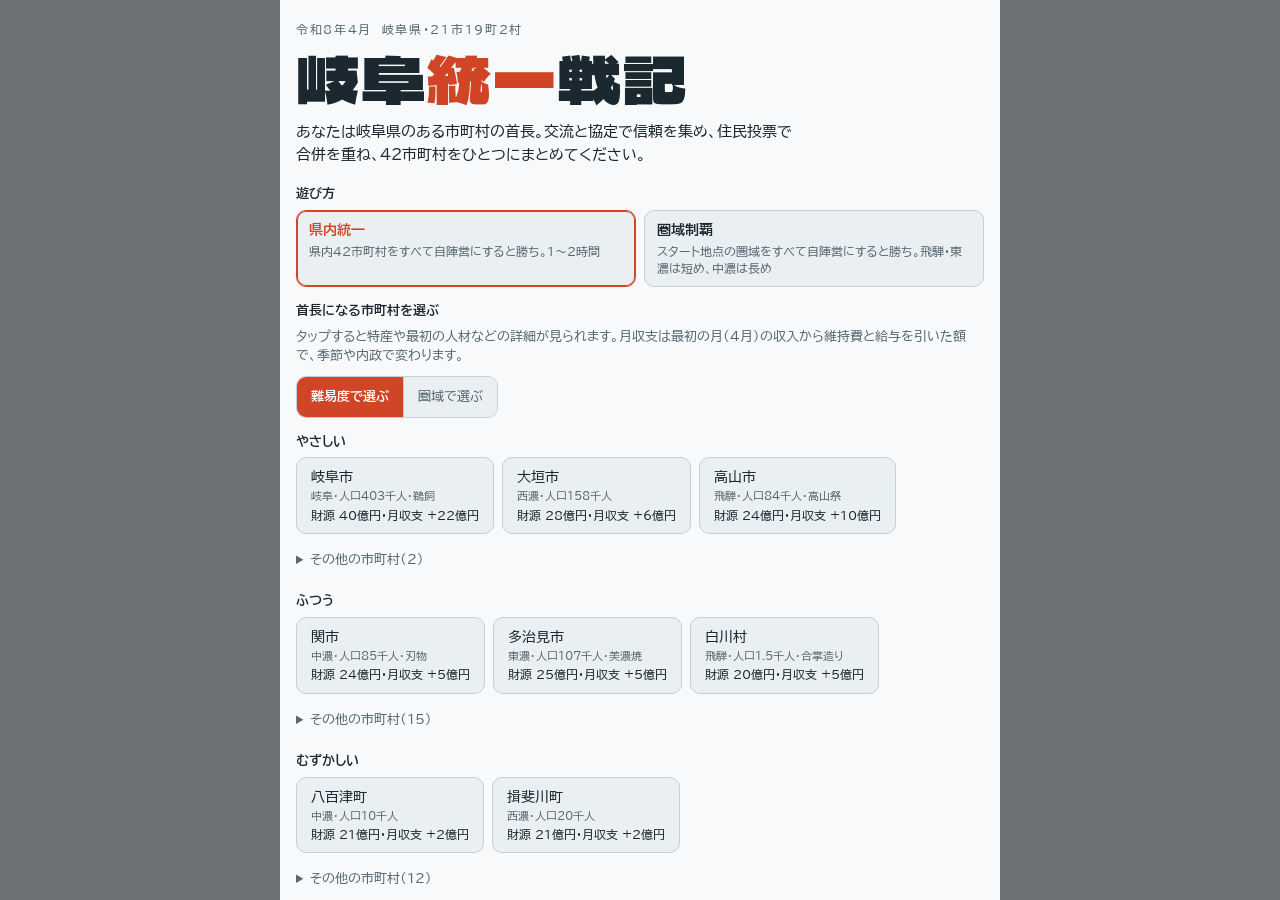
==== index.html @ 599006a3 "住民投票の決戦（運動員の陣取り）を追加 見込み30〜70％の自陣営の住民投票は、月を終える前に90秒の陣取りで決める。 相手の市町村の実際の形に地区を自動で置き、なぞって運動員を送り、押さえた地区ほど" ====
<!doctype html>
<html lang="ja">
<head>
<meta charset="utf-8">
<meta name="viewport" content="width=device-width,initial-scale=1,viewport-fit=cover">
<title>岐阜統一戦記</title>
<meta name="description" content="岐阜県42市町村を、連携協定と合併で統一する内政シミュレーション。">
<link rel="preconnect" href="https://fonts.googleapis.com">
<link rel="preconnect" href="https://fonts.gstatic.com" crossorigin>
<link rel="stylesheet" href="https://fonts.googleapis.com/css2?family=BIZ+UDPGothic:wght@400;700&family=Dela+Gothic+One&display=swap">
<link rel="stylesheet" href="css/style.css">
</head>
<body>
<div id="app">
  <header class="status">
    <div class="date" id="date">令和8年4月</div>
    <div class="stat"><small>財源</small><b class="num" id="money">0億円</b></div>
    <div class="stat"><small>行動力</small><div class="pips" id="pips"></div></div>
    <div class="stat"><small id="countLbl">支配</small><b class="num" id="count">1/42</b></div>
    <button class="iconbtn" id="menuBtn" aria-label="メニュー"><svg viewBox="0 0 20 20" fill="none" stroke="currentColor" stroke-width="2" stroke-linecap="round"><path d="M3 5h14M3 10h14M3 15h14"/></svg></button>
  </header>
  <main class="mapwrap" id="mapwrap">
    <svg id="map" xmlns="http://www.w3.org/2000/svg" preserveAspectRatio="xMidYMid meet" role="img" aria-label="岐阜県42市町村の地図">
      <g id="munis"></g><g id="talks"></g><g id="pulse"></g><path class="sel" id="selPath" d=""></path><g class="lbl" id="labels"></g>
    </svg>
    <div class="chips" id="chips"></div>
    <div class="replay" id="replay" hidden role="status"><span class="rp-count num" id="rpCount"></span><div class="rp-text"><small id="rpWho"></small><b id="rpWhat"></b></div><button id="rpSkip">飛ばす</button></div>
    <div class="legend" id="legend"></div>
    <div class="toast" id="toast" hidden></div>
    <section class="sheet" id="sheet" aria-live="polite" data-open="true"></section>
  </main>
  <nav class="bottombar">
    <button id="facBtn">陣営</button>
    <button id="staffBtn">人材</button>
    <button id="newsBtn">ニュース<span class="badge" id="newsBadge" hidden>0</span></button>
    <button class="end" id="endBtn">月を終える<small id="endSub">5月へ</small></button>
  </nav>
</div>
<div class="overlay" id="overlay" hidden><div class="panel" id="panel"></div></div>

<script src="js/logic.js"></script>
<script src="js/map-data.js"></script>
<script src="js/battle.js"></script>
<script src="js/ui.js"></script>
</body>
</html>
---- css/style.css ----
:root{color-scheme:light;box-sizing:border-box;padding-top:env(safe-area-inset-top,0px);padding-bottom:env(safe-area-inset-bottom,0px)}html{scroll-padding-top:env(safe-area-inset-top,0px)}body{margin:0;padding:0;font:14px -apple-system,BlinkMacSystemFont,sans-serif;background:#fff;color:#000}img{max-width:100%}[hidden]:not([hidden=until-found i]){display:none!important}
/* 構成: 上に戦況バー、中央に県の地図、下に選んだ市町村の台帳と操作。地図は行政地図の色、陣営は朱・藍・萌黄・紫 */
:root {
  --bg: #e2e9ed;
  --surface: #f7f9fa;
  --surface-2: #eaeff2;
  --ink: #1b2830;
  --ink-2: #566771;
  --line: #c4cfd6;
  --land: #d3dccd;
  --land-hi: #e6ecd9;
  --me: #cf4526;
  --r1: #2c5fa3;
  --r2: #5b8a24;
  --r3: #874c9b;
  --good: #2b7a4b;
  --warn: #a8701a;
  --bad: #b5352f;
  /* 住民投票の決戦：反対派・中立の地区・道・市町村の外 */
  --b-opp: #3d5566; --b-neutral: #b9c4cb; --b-road: #f2f4ef; --b-out: #c9d3d9;
  --font-display: 'Dela Gothic One', 'Hiragino Sans', 'Yu Gothic', 'Meiryo', sans-serif;
  --font-body: 'BIZ UDPGothic', 'Hiragino Sans', 'Yu Gothic UI', 'Meiryo', sans-serif;
}
@media (prefers-color-scheme: dark) {
  :root:not([data-theme="light"]) {
    --bg: #10171c; --surface: #18222a; --surface-2: #202c35; --ink: #e4ecf0; --ink-2: #98aab5; --line: #31424e;
    --land: #2a3731; --land-hi: #36463a; --me: #ec6a4b; --r1: #5d90d8; --r2: #8bbb55; --r3: #b682c9;
    --good: #5cbf85; --warn: #e0a645; --bad: #ef6b63; color-scheme: dark;
    --b-opp: #7d97aa; --b-neutral: #4b5a64; --b-road: #34423a; --b-out: #0c1216;
  }
}
:root[data-theme="dark"] {
  --bg: #10171c; --surface: #18222a; --surface-2: #202c35; --ink: #e4ecf0; --ink-2: #98aab5; --line: #31424e;
  --land: #2a3731; --land-hi: #36463a; --me: #ec6a4b; --r1: #5d90d8; --r2: #8bbb55; --r3: #b682c9;
  --good: #5cbf85; --warn: #e0a645; --bad: #ef6b63; color-scheme: dark;
    --b-opp: #7d97aa; --b-neutral: #4b5a64; --b-road: #34423a; --b-out: #0c1216;
}
*, *::before, *::after { box-sizing: border-box; }
[hidden] { display: none !important; }
html, body { height: 100%; }
body { background: var(--bg); color: var(--ink); font-family: var(--font-body); font-size: 14px; line-height: 1.5; overflow: hidden; }
button { font: inherit; color: inherit; }
button:focus-visible, select:focus-visible { outline: 2px solid var(--ink); outline-offset: 2px; }
.num { font-variant-numeric: tabular-nums; }

#app { height: 100%; display: grid; grid-template-rows: auto minmax(0, 1fr) auto; grid-template-columns: minmax(0, 1fr); max-width: 720px; margin: 0 auto; }

/* 戦況バー */
.status { display: flex; align-items: center; gap: 12px; padding: 10px 16px; background: var(--surface); border-bottom: 1px solid var(--line); }
.status .date { display: flex; flex-direction: column; line-height: 1.15; margin-right: auto; white-space: nowrap; flex: none; }
.status .date small { font-size: 10.5px; color: var(--ink-2); letter-spacing: .06em; }
.status .date b { font-family: var(--font-display); font-weight: 400; font-size: 17px; letter-spacing: .02em; }
.stat { display: flex; flex-direction: column; line-height: 1.15; flex: none; white-space: nowrap; }
.status .iconbtn { flex: none; }
/* 幅の狭いスマホでは「円」を省き、すき間を詰めて1行に収める */
@media (max-width: 374px) {
  .status { gap: 8px; padding: 8px 12px; }
  .status .unit { display: none; }
  .stat b { font-size: 14px; }
  .status .iconbtn { width: 34px; height: 34px; }
  .bottombar { gap: 6px; padding: 8px 12px 10px; }
  .bottombar button { font-size: 13px; }
}
.stat small { font-size: 10.5px; color: var(--ink-2); letter-spacing: .06em; }
.stat b { font-size: 15px; }
.stat b.neg { color: var(--bad); }
.pips { display: flex; gap: 3px; margin-top: 3px; }
.pips i { width: 9px; height: 9px; border-radius: 50%; border: 1.5px solid var(--me); }
.pips i.on { background: var(--me); }
.iconbtn { width: 38px; height: 38px; border: 1px solid var(--line); background: var(--surface-2); border-radius: 10px; cursor: pointer; display: grid; place-items: center; }
.iconbtn svg { width: 18px; height: 18px; }

/* 地図 */
.mapwrap { position: relative; overflow: hidden; background: var(--bg); }
#map { width: 100%; height: 100%; display: block; touch-action: none; cursor: grab; user-select: none; -webkit-user-select: none; }
#map path.mu { fill: var(--land); stroke: var(--surface); stroke-width: 1; vector-effect: non-scaling-stroke; stroke-linejoin: round; transition: fill .4s; }
#map .lbl text { fill: var(--ink); paint-order: stroke; stroke: var(--surface); stroke-linejoin: round; font-family: var(--font-body); font-weight: 700; pointer-events: none; text-anchor: middle; dominant-baseline: middle; }
#map .lbl text.cap { font-family: var(--font-display); font-weight: 400; }
#map path.mu.out { opacity: .45; }
#map .sel { fill: none; stroke: var(--ink); stroke-width: 3; vector-effect: non-scaling-stroke; pointer-events: none; }
#map .talk2 { animation-delay: -.6s; }
#map .talk { fill: none; stroke-width: 3; vector-effect: non-scaling-stroke; stroke-dasharray: 6 5; pointer-events: none; animation: march 1.2s linear infinite; }
@keyframes march { to { stroke-dashoffset: -22; } }
.chips { position: absolute; left: 12px; right: 12px; top: 10px; display: flex; gap: 6px; overflow-x: auto; scrollbar-width: none; }
.chips button { flex: none; border: 1px solid var(--line); background: var(--surface); border-radius: 999px; padding: 5px 12px; font-size: 12.5px; cursor: pointer; }
.chips button[aria-pressed="true"] { background: var(--ink); color: var(--surface); border-color: var(--ink); }
.legend { position: absolute; left: 12px; top: 50px; display: flex; gap: 10px; flex-wrap: wrap; font-size: 11.5px; color: var(--ink-2); background: color-mix(in srgb, var(--surface) 88%, transparent); padding: 4px 10px; border-radius: 8px; max-width: calc(100% - 24px); }
.legend span { display: inline-flex; align-items: center; gap: 4px; }
.dot { width: 10px; height: 10px; border-radius: 3px; display: inline-block; flex: none; }
.toast { position: absolute; left: 50%; top: 84px; transform: translateX(-50%); background: var(--ink); color: var(--surface); padding: 9px 14px; border-radius: 10px; font-size: 13px; max-width: calc(100% - 32px); width: max-content; box-shadow: 0 6px 20px rgb(0 0 0 / .18); transition: opacity .25s, transform .25s; }
.toast[hidden] { display: block !important; opacity: 0; transform: translate(-50%, -8px); pointer-events: none; }

/* 台帳（選んだ市町村） */
.sheet { position: absolute; left: 0; right: 0; bottom: 0; z-index: 2; background: var(--surface); border-top: 1px solid var(--line); border-radius: 16px 16px 0 0; box-shadow: 0 -6px 20px rgb(0 0 0 / .1); display: flex; flex-direction: column; max-height: 58%; }
.sheet .handle { flex: none; height: 22px; border: 0; background: none; cursor: pointer; display: grid; place-items: center; padding: 0; }
.sheet .handle i { width: 40px; height: 4px; border-radius: 2px; background: var(--line); display: block; }
.sheet .body { overflow-y: auto; padding: 0 16px 12px; min-height: 0; }
.sheet[data-open="false"] .full { display: none; }
.sheet[data-open="false"] .peek { cursor: pointer; }
.sheet h2 { font-family: var(--font-display); font-weight: 400; font-size: 19px; margin: 0; letter-spacing: .02em; }
.facts { margin: 4px 0 0; font-size: 12.5px; color: var(--ink-2); }
.facts .alert { color: var(--bad); font-weight: 700; }
.meters { display: grid; grid-template-columns: repeat(2, minmax(0, 1fr)); gap: 4px 16px; margin: 10px 0 2px; }
.head { display: flex; align-items: center; gap: 8px; flex-wrap: wrap; }
.tag { font-size: 11.5px; padding: 2px 8px; border-radius: 999px; background: var(--surface-2); border: 1px solid var(--line); display: inline-flex; align-items: center; gap: 5px; }
.tag.owner { border-color: transparent; color: #fff; }
.grid2 { display: grid; grid-template-columns: repeat(2, minmax(0, 1fr)); gap: 6px 16px; margin: 10px 0 4px; }
.kv { display: flex; justify-content: space-between; align-items: baseline; gap: 8px; font-size: 13px; }
.kv span { color: var(--ink-2); }
.meter { display: grid; grid-template-columns: 4.2em minmax(0, 1fr) 2em; align-items: center; gap: 8px; font-size: 12.5px; }
.meter span { color: var(--ink-2); }
.meter b { text-align: right; }
.bar { height: 6px; background: var(--surface-2); border-radius: 3px; overflow: hidden; border: 1px solid var(--line); }
.bar i { display: block; height: 100%; background: var(--ink-2); border-radius: 3px; }
.bar.rel i { background: var(--me); }
.bar.low i { background: var(--bad); }
.note { font-size: 12.5px; color: var(--ink-2); margin: 8px 0 0; }
.note.talking { color: var(--ink); font-weight: 700; }
.cmds { display: grid; grid-template-columns: repeat(2, minmax(0, 1fr)); gap: 6px; margin-top: 10px; }
.cmd { text-align: left; border: 1px solid var(--line); background: var(--surface-2); border-radius: 10px; padding: 7px 10px; cursor: pointer; display: flex; flex-direction: column; gap: 1px; min-height: 48px; }
.cmd .ttl { display: flex; justify-content: space-between; align-items: baseline; gap: 6px; }
.cmd strong { font-size: 13.5px; }
.cmd small { font-size: 11.5px; color: var(--ink-2); }
.cmd .cost { font-size: 11.5px; color: var(--ink-2); }
.cmd[aria-disabled="true"] { opacity: .55; }
.cmd.primary { border-color: var(--me); }
.cmd:not([aria-disabled="true"]):active { transform: translateY(1px); }
.empty { color: var(--ink-2); font-size: 13.5px; }
.empty b { color: var(--ink); }

/* 下のバー */
.bottombar { display: grid; grid-template-columns: 1fr 1fr 1fr 1.5fr; gap: 8px; padding: 8px 16px 10px; background: var(--surface); border-top: 1px solid var(--line); }
.bottombar button { min-height: 48px; border-radius: 12px; border: 1px solid var(--line); background: var(--surface-2); cursor: pointer; font-size: 13.5px; position: relative; padding: 0 4px; white-space: nowrap; }
.bottombar .end { background: var(--me); border-color: var(--me); color: #fff; font-weight: 700; display: flex; flex-direction: column; align-items: center; justify-content: center; line-height: 1.2; }
.bottombar .end:disabled { opacity: .45; cursor: default; }
.bottombar .end small { font-weight: 400; font-size: 11px; opacity: .9; }
.badge { position: absolute; top: -7px; right: -4px; box-shadow: 0 0 0 2px var(--surface); min-width: 18px; height: 18px; border-radius: 9px; background: var(--me); color: #fff; font-size: 11px; display: grid; place-items: center; padding: 0 5px; }

/* 重ねる画面 */
.overlay { position: fixed; inset: 0; background: rgb(10 16 20 / .55); display: flex; align-items: flex-end; justify-content: center; z-index: 10; padding-top: env(safe-area-inset-top, 0px); }
.panel { background: var(--surface); width: 100%; max-width: 720px; max-height: 92%; overflow-y: auto; border-radius: 18px 18px 0 0; padding: 20px 16px calc(20px + env(safe-area-inset-bottom, 0px)); }
.panel h3 { font-family: var(--font-display); font-weight: 400; font-size: 20px; margin: 0 0 4px; }
.panel .sub { color: var(--ink-2); font-size: 13px; margin: 0 0 14px; }
.panel .close { float: right; }
.btn { border: 1px solid var(--line); background: var(--surface-2); border-radius: 12px; padding: 12px 16px; cursor: pointer; font-size: 14px; }
.btn.main { background: var(--me); border-color: var(--me); color: #fff; font-weight: 700; }
.btn.danger { border-color: var(--bad); color: var(--bad); }
.row { display: flex; gap: 8px; flex-wrap: wrap; margin-top: 14px; }

/* タイトル */
.title-panel { max-height: 100%; height: 100%; border-radius: 0; overflow-y: auto; }
.kicker { font-size: 12px; letter-spacing: .14em; color: var(--ink-2); }
.logo { font-family: var(--font-display); font-size: clamp(40px, 12vw, 64px); line-height: 1.05; margin: 6px 0 10px; letter-spacing: .02em; }
.logo em { font-style: normal; color: var(--me); }
.lead { font-size: 15px; max-width: 34em; margin: 0 0 18px; }
.pick { display: grid; gap: 14px; }
.pick h4 { margin: 0 0 6px; font-size: 13px; display: flex; align-items: center; gap: 8px; }
.pick .lv { font-size: 11px; padding: 1px 8px; border-radius: 999px; border: 1px solid var(--line); color: var(--ink-2); font-weight: 400; }
.pick .opts { display: flex; gap: 8px; flex-wrap: wrap; }
.pick .opts button { border: 1px solid var(--line); background: var(--surface-2); border-radius: 10px; padding: 9px 14px; cursor: pointer; text-align: left; }
.pick .opts button small { display: block; color: var(--ink-2); font-size: 11px; }
.pick .opts button .money { display: block; font-size: 11.5px; color: var(--ink); margin-top: 2px; }
.modes { display: grid; grid-template-columns: repeat(2, minmax(0, 1fr)); gap: 8px; }
.modes button { text-align: left; border: 1px solid var(--line); background: var(--surface-2); border-radius: 10px; padding: 9px 12px; cursor: pointer; display: flex; flex-direction: column; gap: 2px; min-height: 48px; }
.modes button small { color: var(--ink-2); font-size: 11.5px; }
.modes button[aria-pressed="true"] { border-color: var(--me); box-shadow: inset 0 0 0 1px var(--me); }
.modes button[aria-pressed="true"] b { color: var(--me); }
.tag.goal { border-color: var(--me); color: var(--me); }
.segs { display: inline-flex; border: 1px solid var(--line); border-radius: 10px; overflow: hidden; }
.segs button { border: 0; background: var(--surface-2); padding: 9px 14px; min-height: 40px; cursor: pointer; font-size: 13px; color: var(--ink-2); }
.segs button + button { border-left: 1px solid var(--line); }
.segs button[aria-pressed="true"] { background: var(--me); color: #fff; font-weight: 700; }
.pick details.more { margin-top: 8px; }
.pick > details.more { margin-top: 0; border-bottom: 1px solid var(--line); }
.pick details.more summary { cursor: pointer; font-size: 13px; color: var(--ink-2); padding: 8px 0; }
.pick details.more summary b { color: var(--ink); }
.pick details.more[open] summary { margin-bottom: 4px; }
.pick .opts.compact { display: grid; grid-template-columns: repeat(auto-fill, minmax(150px, 1fr)); }
.pick .opts.compact button { padding: 8px 10px; }
.pick details.more[open] { padding-bottom: 10px; }
select { font: inherit; padding: 10px; border-radius: 10px; border: 1px solid var(--line); background: var(--surface-2); color: var(--ink); max-width: 100%; }
.howto { margin: 18px 0 0; padding-left: 1.2em; color: var(--ink-2); font-size: 13px; display: grid; gap: 4px; }
.howto b { color: var(--ink); }

.stickygo { position: sticky; bottom: calc(-20px - env(safe-area-inset-bottom, 0px)); margin: 20px -16px calc(-20px - env(safe-area-inset-bottom, 0px)); padding: 12px 16px calc(12px + env(safe-area-inset-bottom, 0px)); background: var(--surface); border-top: 1px solid var(--line); box-shadow: 0 -6px 16px rgb(0 0 0 / .08); z-index: 1; }
.stickygo .btn { width: 100%; min-height: 50px; font-size: 16px; }
/* 開票 */
.ballot { position: relative; border: 1px solid var(--line); border-radius: 12px; padding: 14px; background: var(--surface-2); margin-top: 6px; overflow: hidden; }
.ballot .vs { display: flex; justify-content: space-between; font-size: 13px; }
.ballot .vs b { font-size: 20px; display: block; }
.ballot .split { display: flex; height: 14px; border-radius: 7px; overflow: hidden; margin: 10px 0 6px; background: var(--line); }
.ballot .split i { display: block; height: 100%; }
.ballot .yes { background: var(--good); }
.ballot .no { background: var(--ink-2); }
.stamp { position: absolute; right: 14px; top: 50%; width: 92px; height: 92px; margin-top: -46px; border-radius: 50%; border: 4px solid var(--bad); color: var(--bad); display: grid; place-items: center; font-family: var(--font-display); font-size: 26px; transform: rotate(-12deg); opacity: .92; background: color-mix(in srgb, var(--surface) 70%, transparent); animation: stamp .5s cubic-bezier(.2,1.6,.4,1) both .35s; }
.stamp.pass { border-color: var(--me); color: var(--me); }
@keyframes stamp { from { transform: rotate(-12deg) scale(2.2); opacity: 0; } to { transform: rotate(-12deg) scale(1); opacity: .92; } }
.factions { display: grid; gap: 8px; }
.fac { border: 1px solid var(--line); border-radius: 12px; padding: 10px 12px; display: grid; grid-template-columns: auto minmax(0, 1fr); gap: 4px 10px; align-items: center; }
.fac.dead { opacity: .5; }
.fac .dot { width: 14px; height: 14px; }
.fac .nm { font-weight: 700; }
.fac .facts { grid-column: 2; display: flex; gap: 4px 14px; flex-wrap: wrap; font-size: 12.5px; color: var(--ink-2); }
.fac .facts b { color: var(--ink); font-weight: 700; }
.log { list-style: none; margin: 0; padding: 0; display: grid; gap: 2px; }
.log li { font-size: 13px; padding: 6px 0 6px 12px; border-left: 3px solid var(--line); }
.log li.good { border-color: var(--good); }
.log li.bad { border-color: var(--bad); }
.log li.rival { color: var(--ink-2); }
.log li.season { border-color: var(--warn); }
.log h5 { margin: 12px 0 4px; font-size: 12px; color: var(--ink-2); letter-spacing: .06em; }
/* 相手の動きの再生 */
.replay { position: absolute; left: 12px; right: 12px; top: 10px; display: grid; grid-template-columns: auto minmax(0, 1fr) auto; gap: 10px; align-items: center; background: var(--surface); border: 1px solid var(--line); border-left: 6px solid var(--rp, var(--ink-2)); border-radius: 12px; padding: 8px 8px 8px 12px; box-shadow: 0 6px 18px rgb(0 0 0 / .14); cursor: pointer; }
.replay .rp-text { min-width: 0; display: flex; flex-direction: column; line-height: 1.3; }
.replay small { font-size: 11.5px; color: var(--ink-2); }
.replay b { font-size: 14px; }
.replay .rp-count { font-size: 11.5px; color: var(--ink-2); }
.replay button { border: 1px solid var(--line); background: var(--surface-2); border-radius: 9px; padding: 7px 10px; font-size: 12.5px; cursor: pointer; }
.replay.warn b { color: var(--bad); }
#map .pulse { stroke-width: 3; vector-effect: non-scaling-stroke; pointer-events: none; animation: pulse 1.3s ease-out both; }
@keyframes pulse { 0% { fill-opacity: 0; } 25% { fill-opacity: .6; } 55% { fill-opacity: .15; } 75% { fill-opacity: .5; } 100% { fill-opacity: .1; } }
.toggle { display: flex; align-items: center; gap: 10px; margin-top: 14px; font-size: 14px; }
.toggle input { width: 20px; height: 20px; }
/* 人材 */
.roles { display: grid; grid-template-columns: repeat(2, minmax(0, 1fr)); gap: 8px; }
.role { border: 1px solid var(--line); border-radius: 12px; padding: 9px 11px; background: var(--surface-2); }
.role small { display: block; color: var(--ink-2); font-size: 11.5px; }
.role b { display: block; font-size: 14px; }
.role .eff { font-size: 12px; color: var(--good); }
.role .eff.none { color: var(--ink-2); }
.people { display: grid; gap: 8px; }
.person { border: 1px solid var(--line); border-radius: 12px; padding: 10px 12px; display: grid; gap: 6px; }
.person .top { display: flex; align-items: baseline; gap: 8px; flex-wrap: wrap; }
.person .top b { font-size: 15px; }
.person .top small { color: var(--ink-2); font-size: 12px; }
.abil { display: grid; grid-template-columns: repeat(4, minmax(0, 1fr)); gap: 6px; font-size: 12px; }
.abil span { display: flex; flex-direction: column; align-items: center; background: var(--surface-2); border-radius: 8px; padding: 4px 0; color: var(--ink-2); }
.abil span b { color: var(--ink); font-size: 14px; }
.abil span.best { outline: 1.5px solid var(--me); }
.person select { width: 100%; }
.person .hirebtn { justify-self: start; }
.person .why { font-size: 12px; color: var(--ink-2); }
.h4 { font-size: 13px; margin: 18px 0 8px; color: var(--ink-2); letter-spacing: .04em; }
/* 予算規模 */
.seg { display: grid; grid-template-columns: repeat(4, minmax(0, 1fr)); gap: 0; border: 1px solid var(--line); border-radius: 9px; overflow: hidden; margin-top: 8px; }
.seg button { border: 0; border-right: 1px solid var(--line); background: var(--surface-2); padding: 6px 2px; font-size: 12.5px; cursor: pointer; line-height: 1.2; }
.seg button:last-child { border-right: 0; }
.seg button small { display: block; font-size: 10.5px; color: var(--ink-2); }
.seg button[aria-pressed="true"] { background: var(--ink); color: var(--surface); }
.seg button[aria-pressed="true"] small { color: var(--surface); opacity: .8; }
.seglabel { font-size: 11.5px; color: var(--ink-2); margin: 10px 0 0; display: flex; justify-content: space-between; gap: 8px; }
.grade { display: inline-grid; place-items: center; min-width: 24px; height: 22px; padding: 0 6px; border-radius: 6px; font-size: 12px; font-weight: 700; border: 1.5px solid var(--line); color: var(--ink-2); }
.grade.B { border-color: var(--r1); color: var(--r1); }
.grade.A { border-color: var(--r3); color: var(--r3); }
.grade.S { border-color: var(--me); color: #fff; background: var(--me); }
.scouts { display: grid; grid-template-columns: repeat(3, minmax(0, 1fr)); gap: 8px; }
.scouts button { text-align: left; border: 1px solid var(--line); background: var(--surface-2); border-radius: 12px; padding: 10px; cursor: pointer; display: flex; flex-direction: column; gap: 3px; }
.scouts button small { font-size: 11.5px; color: var(--ink-2); }
.scouts button[aria-disabled="true"] { opacity: .55; }
/* 偉人アドバイザー：金の縁どりのカード */
.advs { display: grid; gap: 8px; margin-top: 10px; }
.adv { border: 1px solid var(--line); border-left: 4px solid var(--warn); border-radius: 12px; padding: 9px 12px; background: var(--surface-2); display: grid; gap: 3px; justify-items: start; }
.adv .top { display: flex; align-items: baseline; gap: 4px 8px; flex-wrap: wrap; width: 100%; }
.adv .nm { font-family: var(--font-display); font-weight: 400; font-size: 16px; letter-spacing: .02em; }
.adv .top small { color: var(--ink-2); font-size: 11.5px; }
.adv .left { margin-left: auto; font-size: 12px; color: var(--warn); font-weight: 700; }
.adv .fx { font-size: 12.5px; color: var(--good); font-weight: 700; }
.adv .say { font-size: 13px; }
.adv .tip { font-size: 12.5px; color: var(--ink-2); }
.adv .why { font-size: 12px; color: var(--ink-2); }
.adv .btn { margin-top: 4px; padding: 9px 14px; }
.adv .conds { list-style: none; margin: 2px 0 0; padding: 0; display: grid; gap: 1px; font-size: 12px; color: var(--ink-2); }
.adv .conds li::before { content: '□'; margin-right: 5px; }
.adv .conds li.ok { color: var(--good); }
.adv .conds li.ok::before { content: '☑'; }
.adv.locked { border-left-color: var(--line); opacity: .7; }
.advmore summary { cursor: pointer; font-size: 13px; color: var(--ink-2); padding: 12px 0; }
.tag.adv-tag { border-color: var(--warn); color: var(--warn); }
.linkbtn { border: 0; background: none; padding: 0 2px; color: var(--me); font-weight: 700; text-decoration: underline; cursor: pointer; font-size: inherit; }
@media (prefers-reduced-motion: reduce) { * { animation: none !important; transition: none !important; } }
@media (min-width: 560px) { .cmds { grid-template-columns: repeat(3, minmax(0, 1fr)); } }
/* 誘致合戦：候補地を点線で囲み、台帳には点数の表を出す */
#map .lure { fill: none; stroke-width: 3; vector-effect: non-scaling-stroke; stroke-dasharray: 1 5; stroke-linecap: round; pointer-events: none; }
.tag.lure-tag { border-color: var(--warn); color: var(--warn); }
.lure { border: 1px solid var(--line); border-left: 4px solid var(--warn); border-radius: 12px; padding: 9px 12px; background: var(--surface-2); display: grid; gap: 4px; justify-items: start; margin-top: 8px; }
.lure .top { display: flex; align-items: baseline; gap: 4px 8px; flex-wrap: wrap; width: 100%; }
.lure .nm { font-family: var(--font-display); font-weight: 400; font-size: 15px; letter-spacing: .02em; }
.lure .top small { color: var(--ink-2); font-size: 11.5px; }
.lure .left { margin-left: auto; font-size: 12px; color: var(--warn); font-weight: 700; }
.lure .fx { font-size: 12.5px; color: var(--good); font-weight: 700; }
.lure .why { font-size: 12px; color: var(--ink-2); }
.lrows { list-style: none; margin: 2px 0; padding: 0; display: grid; gap: 3px; width: 100%; }
.lrows li { display: flex; align-items: center; gap: 8px; font-size: 13px; padding: 3px 6px; border-radius: 8px; }
.lrows li.me { background: color-mix(in srgb, var(--me) 10%, transparent); }
.lrows li.win { outline: 2px solid var(--good); }
.lrows .who { flex: 1; min-width: 0; display: flex; flex-direction: column; line-height: 1.3; }
.lrows .who small { color: var(--ink-2); font-size: 11.5px; }
.lrows b { font-size: 15px; }

/* ---------- 住民投票の決戦 ---------- */
.battle { position: fixed; inset: 0; z-index: 50; background: var(--bg); padding-top: env(safe-area-inset-top, 0px); -webkit-user-select: none; user-select: none; }
.bt-app { height: 100%; max-width: 720px; margin: 0 auto; display: grid; grid-template-rows: auto minmax(0, 1fr) auto; }
.bt-top { background: var(--surface); border-bottom: 1px solid var(--line); padding: 10px 16px; display: grid; gap: 6px; }
.bt-row { display: flex; align-items: center; gap: 10px; }
.bt-ttl { margin-right: auto; line-height: 1.2; min-width: 0; }
.bt-ttl small { display: block; font-size: 11px; color: var(--ink-2); letter-spacing: .06em; white-space: nowrap; overflow: hidden; text-overflow: ellipsis; }
.bt-ttl b { font-family: var(--font-display); font-weight: 400; font-size: 16px; }
.bt-timer { font-family: var(--font-display); font-size: 26px; line-height: 1; min-width: 2.4em; text-align: right; }
.bt-timer.hurry { color: var(--bad); animation: bt-beat .5s ease-in-out infinite alternate; }
@keyframes bt-beat { to { transform: scale(1.12); } }
.bt-ghost { min-height: 36px; padding: 0 10px; border: 1px solid var(--line); background: transparent; border-radius: 8px; font-size: 12.5px; color: var(--ink-2); }
.bt-gauge { display: flex; align-items: center; gap: 8px; font-size: 12px; color: var(--ink-2); }
.bt-gauge b { font-family: var(--font-display); font-weight: 400; font-size: 18px; color: var(--ink); min-width: 3.4em; text-align: right; }
.bt-bar { flex: 1; position: relative; height: 14px; border-radius: 7px; background: var(--b-opp); overflow: hidden; }
.bt-bar .yes { position: absolute; inset: 0 auto 0 0; background: var(--me); transition: width .35s ease-out; }
.bt-bar .mid { position: absolute; left: 50%; top: 0; bottom: 0; width: 2px; background: var(--surface); }
.bt-bar .lab { position: absolute; top: 0; font-size: 9.5px; line-height: 14px; color: #fff; font-weight: 700; padding: 0 6px; }
.bt-bar .lab.r { right: 0; }
.bt-board { position: relative; min-height: 0; }
.bt-board canvas { position: absolute; inset: 0; width: 100%; height: 100%; touch-action: none; display: block; }
.bt-banner { position: absolute; left: 0; right: 0; top: 40%; text-align: center; pointer-events: none; font-family: var(--font-display); font-size: 40px; letter-spacing: .12em; color: var(--me); text-shadow: 0 2px 0 var(--surface), 0 0 18px var(--surface); opacity: 0; }
.bt-banner.show { animation: bt-slam 1.3s ease-out forwards; }
@keyframes bt-slam { 0% { opacity: 0; transform: scale(2.2); } 18% { opacity: 1; transform: scale(1); } 75% { opacity: 1; transform: scale(1); } 100% { opacity: 0; transform: scale(.9); } }
.bt-toast { position: absolute; left: 16px; right: 16px; bottom: 10px; text-align: center; font-size: 12.5px; pointer-events: none; }
.bt-toast span { display: inline-block; background: var(--surface); color: var(--ink); border: 1px solid var(--line); border-radius: 999px; padding: 4px 12px; box-shadow: 0 2px 8px rgba(0,0,0,.12); }
.bt-tray { background: var(--surface); border-top: 1px solid var(--line); padding: 8px 16px calc(10px + env(safe-area-inset-bottom, 0px)); display: grid; gap: 6px; }
.bt-hint { font-size: 12px; color: var(--ink-2); min-height: 18px; text-align: center; }
.bt-skills { display: grid; grid-template-columns: repeat(4, minmax(0, 1fr)); gap: 6px; }
.bt-none { grid-column: 1 / -1; margin: 0; text-align: center; font-size: 12px; color: var(--ink-2); padding: 8px 0; }
.bt-sk { position: relative; overflow: hidden; min-height: 68px; border: 1.5px solid var(--line); border-radius: 12px; background: var(--surface-2); padding: 6px 4px; display: grid; justify-items: center; align-content: center; gap: 1px; text-align: center; color: var(--ink); }
.bt-sk .ic { width: 24px; height: 24px; border-radius: 50%; display: grid; place-items: center; color: #fff; font-weight: 700; font-size: 12px; }
.bt-sk b { font-size: 12px; line-height: 1.2; }
.bt-sk small { font-size: 10px; color: var(--ink-2); line-height: 1.2; max-width: 100%; overflow: hidden; text-overflow: ellipsis; white-space: nowrap; }
.bt-sk .cd { position: absolute; inset: 0; background: color-mix(in srgb, var(--surface) 72%, transparent); display: grid; place-items: center; font-family: var(--font-display); font-size: 18px; color: var(--ink-2); }
.bt-sk small.nt { white-space: normal; display: -webkit-box; -webkit-line-clamp: 2; -webkit-box-orient: vertical; }
.bt-sk.armed { border-color: var(--me); box-shadow: 0 0 0 2px var(--me) inset; }
.bt-sk.spent { opacity: .4; }
.bt-skills.pulse .bt-sk:not(.spent) { animation: bt-callout .55s ease-in-out infinite alternate; }
@keyframes bt-callout { to { border-color: var(--warn); box-shadow: 0 0 0 3px var(--warn) inset; } }
.bt-scrim { position: absolute; inset: 0; background: rgba(10, 20, 26, .5); display: grid; align-items: end; z-index: 2; }
.bt-sheet { width: 100%; max-width: 720px; margin: 0 auto; background: var(--surface); border-radius: 16px 16px 0 0; padding: 16px 16px calc(16px + env(safe-area-inset-bottom, 0px)); display: grid; gap: 10px; max-height: 90%; overflow-y: auto; }
.bt-sheet h2 { margin: 0; font-family: var(--font-display); font-weight: 400; font-size: 19px; text-wrap: balance; }
.bt-sheet p { margin: 0; color: var(--ink-2); font-size: 13.5px; }
.bt-sheet .eyebrow { font-size: 11px; letter-spacing: .08em; color: var(--me); font-weight: 700; }
.bt-sheet .bt-note { font-size: 11.5px; }
.bt-how { display: grid; gap: 6px; margin: 0; padding: 0; list-style: none; font-size: 13px; }
.bt-how li { display: grid; grid-template-columns: 22px 1fr; gap: 8px; align-items: start; }
.bt-how .k { width: 22px; height: 22px; border-radius: 50%; display: grid; place-items: center; color: #fff; font-size: 11px; font-weight: 700; }
.bt-acts { display: grid; gap: 6px; }
.bt-act { min-height: 52px; padding: 8px 12px; border: 1px solid var(--line); border-radius: 10px; background: var(--surface-2); text-align: left; color: var(--ink); }
.bt-act small { display: block; color: var(--ink-2); font-size: 11.5px; }
.bt-btns { display: flex; gap: 8px; }
.bt-btns button { flex: 1; min-height: 50px; border-radius: 10px; font-weight: 700; }
.bt-btns .primary { border: 0; background: var(--me); color: #fff; font-size: 15px; }
.bt-btns .secondary { border: 1px solid var(--line); background: transparent; color: var(--ink); }
.bt-count { display: grid; gap: 6px; }
.bt-crow { display: grid; grid-template-columns: 4.4em 2.4em 1fr 3.4em; gap: 8px; align-items: center; font-size: 12.5px; opacity: .3; transition: opacity .3s; }
.bt-crow.open { opacity: 1; }
.bt-crow .own { font-size: 10px; font-weight: 700; border-radius: 4px; text-align: center; color: #fff; padding: 1px 0; }
.bt-crow .mini { height: 8px; border-radius: 4px; background: var(--b-opp); position: relative; overflow: hidden; }
.bt-crow .mini i { position: absolute; inset: 0 auto 0 0; background: var(--me); }
.bt-crow .mini::after { content: ''; position: absolute; left: 50%; top: 0; bottom: 0; width: 1.5px; background: var(--surface); }
.bt-total { display: flex; justify-content: space-between; font-size: 13px; }
.bt-total b { font-family: var(--font-display); font-weight: 400; font-size: 20px; }
.bt-verdict { text-align: center; font-family: var(--font-display); font-size: 36px; letter-spacing: .12em; }
.bt-verdict.pass { color: var(--me); }
.bt-verdict.fail { color: var(--b-opp); }
@media (prefers-reduced-motion: reduce) { .bt-banner.show { animation-duration: .01s; } .bt-timer.hurry, .bt-skills.pulse .bt-sk { animation: none; } }
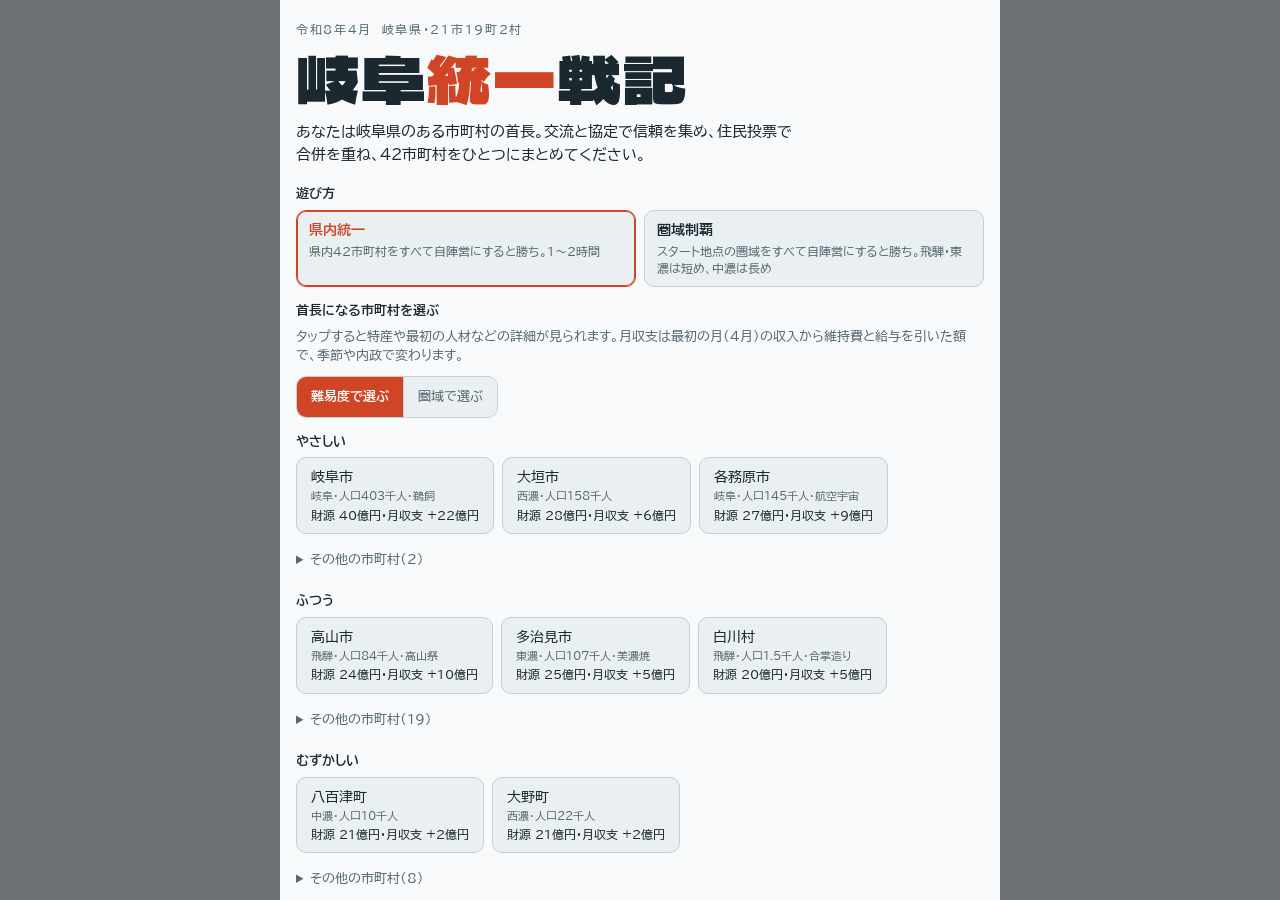
==== commit b6751600: "イラストの置き場所を組み込む（届いた画像だけ出し、ないあいだは今の見た目のまま） タイトル・偉人カード・ニュース・住民投票と誘致合戦の結果・結末の画面に、 docs/images.md の画像を読み込" ====
--- a/index.html
+++ b/index.html
@@ -5,6 +5,12 @@
 <meta name="viewport" content="width=device-width,initial-scale=1,viewport-fit=cover">
 <title>岐阜統一戦記</title>
 <meta name="description" content="岐阜県42市町村を、連携協定と合併で統一する内政シミュレーション。">
+<meta property="og:type" content="website">
+<meta property="og:title" content="岐阜統一戦記">
+<meta property="og:description" content="岐阜県42市町村を、連携協定と合併で統一する内政シミュレーション。">
+<meta property="og:url" content="https://rioriu.github.io/gifu-toitsu-senki/">
+<meta property="og:image" content="https://rioriu.github.io/gifu-toitsu-senki/img/ogp.jpg">
+<meta name="twitter:card" content="summary_large_image">
 <link rel="preconnect" href="https://fonts.googleapis.com">
 <link rel="preconnect" href="https://fonts.gstatic.com" crossorigin>
 <link rel="stylesheet" href="https://fonts.googleapis.com/css2?family=BIZ+UDPGothic:wght@400;700&family=Dela+Gothic+One&display=swap">
@@ -21,7 +27,7 @@
   </header>
   <main class="mapwrap" id="mapwrap">
     <svg id="map" xmlns="http://www.w3.org/2000/svg" preserveAspectRatio="xMidYMid meet" role="img" aria-label="岐阜県42市町村の地図">
-      <g id="munis"></g><g id="talks"></g><g id="pulse"></g><path class="sel" id="selPath" d=""></path><g class="lbl" id="labels"></g>
+      <g id="munis"></g><g id="talks"></g><g id="pulse"></g><g id="flash"></g><path class="sel" id="selPath" d=""></path><g class="lbl" id="labels"></g>
     </svg>
     <div class="chips" id="chips"></div>
     <div class="replay" id="replay" hidden role="status"><span class="rp-count num" id="rpCount"></span><div class="rp-text"><small id="rpWho"></small><b id="rpWhat"></b></div><button id="rpSkip">飛ばす</button></div>
--- a/css/style.css
+++ b/css/style.css
@@ -18,6 +18,8 @@
   --bad: #b5352f;
   /* 住民投票の決戦：反対派・中立の地区・道・市町村の外 */
   --b-opp: #3d5566; --b-neutral: #b9c4cb; --b-road: #f2f4ef; --b-out: #c9d3d9;
+  /* 圏域ボタンで一瞬光らせる範囲 */
+  --flash: #fff4bf; --flash-edge: #e0a020;
   --font-display: 'Dela Gothic One', 'Hiragino Sans', 'Yu Gothic', 'Meiryo', sans-serif;
   --font-body: 'BIZ UDPGothic', 'Hiragino Sans', 'Yu Gothic UI', 'Meiryo', sans-serif;
 }
@@ -27,6 +29,7 @@
     --land: #2a3731; --land-hi: #36463a; --me: #ec6a4b; --r1: #5d90d8; --r2: #8bbb55; --r3: #b682c9;
     --good: #5cbf85; --warn: #e0a645; --bad: #ef6b63; color-scheme: dark;
     --b-opp: #7d97aa; --b-neutral: #4b5a64; --b-road: #34423a; --b-out: #0c1216;
+    --flash: #b9a352; --flash-edge: #ffd65c;
   }
 }
 :root[data-theme="dark"] {
@@ -34,6 +37,7 @@
   --land: #2a3731; --land-hi: #36463a; --me: #ec6a4b; --r1: #5d90d8; --r2: #8bbb55; --r3: #b682c9;
   --good: #5cbf85; --warn: #e0a645; --bad: #ef6b63; color-scheme: dark;
     --b-opp: #7d97aa; --b-neutral: #4b5a64; --b-road: #34423a; --b-out: #0c1216;
+    --flash: #b9a352; --flash-edge: #ffd65c;
 }
 *, *::before, *::after { box-sizing: border-box; }
 [hidden] { display: none !important; }
@@ -81,23 +85,32 @@
 #map .talk2 { animation-delay: -.6s; }
 #map .talk { fill: none; stroke-width: 3; vector-effect: non-scaling-stroke; stroke-dasharray: 6 5; pointer-events: none; animation: march 1.2s linear infinite; }
 @keyframes march { to { stroke-dashoffset: -22; } }
-.chips { position: absolute; left: 12px; right: 12px; top: 10px; display: flex; gap: 6px; overflow-x: auto; scrollbar-width: none; }
-.chips button { flex: none; border: 1px solid var(--line); background: var(--surface); border-radius: 999px; padding: 5px 12px; font-size: 12.5px; cursor: pointer; }
+#map .flash { pointer-events: none; opacity: 0; animation: flash 1.8s ease-out both; }
+#map .flash .fl-edge { fill: var(--flash-edge); stroke: var(--flash-edge); stroke-width: 8; vector-effect: non-scaling-stroke; stroke-linejoin: round; }
+#map .flash .fl-fill { fill: var(--flash); stroke: none; }
+@keyframes flash { 0% { opacity: 0; } 15% { opacity: .8; } 38% { opacity: .3; } 60% { opacity: .8; } 100% { opacity: 0; } }
+@media (prefers-reduced-motion: reduce) { #map .flash { opacity: .55; } }
+.chips { position: absolute; left: 12px; right: 12px; top: 8px; display: flex; gap: 6px; overflow-x: auto; scrollbar-width: none; }
+.chips button { flex: none; border: 1px solid var(--line); background: var(--surface); border-radius: 999px; padding: 4px 11px; font-size: 12.5px; cursor: pointer; }
 .chips button[aria-pressed="true"] { background: var(--ink); color: var(--surface); border-color: var(--ink); }
-.legend { position: absolute; left: 12px; top: 50px; display: flex; gap: 10px; flex-wrap: wrap; font-size: 11.5px; color: var(--ink-2); background: color-mix(in srgb, var(--surface) 88%, transparent); padding: 4px 10px; border-radius: 8px; max-width: calc(100% - 24px); }
-.legend span { display: inline-flex; align-items: center; gap: 4px; }
+.legend { position: absolute; left: 12px; top: 44px; display: flex; gap: 8px; flex-wrap: wrap; font-size: 10.5px; color: var(--ink-2); background: color-mix(in srgb, var(--surface) 80%, transparent); padding: 2px 8px; border-radius: 6px; max-width: calc(100% - 24px); pointer-events: none; }
+.legend span { display: inline-flex; align-items: center; gap: 3px; }
+.legend .dot { width: 8px; height: 8px; }
 .dot { width: 10px; height: 10px; border-radius: 3px; display: inline-block; flex: none; }
 .toast { position: absolute; left: 50%; top: 84px; transform: translateX(-50%); background: var(--ink); color: var(--surface); padding: 9px 14px; border-radius: 10px; font-size: 13px; max-width: calc(100% - 32px); width: max-content; box-shadow: 0 6px 20px rgb(0 0 0 / .18); transition: opacity .25s, transform .25s; }
 .toast[hidden] { display: block !important; opacity: 0; transform: translate(-50%, -8px); pointer-events: none; }
 
 /* 台帳（選んだ市町村） */
 .sheet { position: absolute; left: 0; right: 0; bottom: 0; z-index: 2; background: var(--surface); border-top: 1px solid var(--line); border-radius: 16px 16px 0 0; box-shadow: 0 -6px 20px rgb(0 0 0 / .1); display: flex; flex-direction: column; max-height: 58%; }
-.sheet .handle { flex: none; height: 22px; border: 0; background: none; cursor: pointer; display: grid; place-items: center; padding: 0; }
-.sheet .handle i { width: 40px; height: 4px; border-radius: 2px; background: var(--line); display: block; }
-.sheet .body { overflow-y: auto; padding: 0 16px 12px; min-height: 0; }
+.sheet .body { overflow-y: auto; padding: 10px 16px 10px; min-height: 0; }
 .sheet[data-open="false"] .full { display: none; }
-.sheet[data-open="false"] .peek { cursor: pointer; }
-.sheet h2 { font-family: var(--font-display); font-weight: 400; font-size: 19px; margin: 0; letter-spacing: .02em; }
+.sheet .full { border-top: 1px dashed var(--line); margin-top: 10px; padding-top: 2px; }
+.sheet .head { min-width: 0; }
+.sheet .head .tag { flex: none; }
+.morebtn { margin-left: auto; flex: none; border: 1px solid var(--line); background: var(--surface-2); border-radius: 999px; padding: 4px 12px; font-size: 12px; cursor: pointer; min-height: 30px; }
+.morebtn[aria-expanded="true"] { background: var(--ink); color: var(--surface); border-color: var(--ink); }
+.sheet .facts { margin-top: 2px; }
+.sheet h2 { font-family: var(--font-display); font-weight: 400; font-size: 18px; margin: 0; letter-spacing: .02em; white-space: nowrap; overflow: hidden; text-overflow: ellipsis; min-width: 0; }
 .facts { margin: 4px 0 0; font-size: 12.5px; color: var(--ink-2); }
 .facts .alert { color: var(--bad); font-weight: 700; }
 .meters { display: grid; grid-template-columns: repeat(2, minmax(0, 1fr)); gap: 4px 16px; margin: 10px 0 2px; }
@@ -116,11 +129,11 @@
 .bar.low i { background: var(--bad); }
 .note { font-size: 12.5px; color: var(--ink-2); margin: 8px 0 0; }
 .note.talking { color: var(--ink); font-weight: 700; }
-.cmds { display: grid; grid-template-columns: repeat(2, minmax(0, 1fr)); gap: 6px; margin-top: 10px; }
-.cmd { text-align: left; border: 1px solid var(--line); background: var(--surface-2); border-radius: 10px; padding: 7px 10px; cursor: pointer; display: flex; flex-direction: column; gap: 1px; min-height: 48px; }
+.cmds { display: grid; grid-template-columns: repeat(2, minmax(0, 1fr)); gap: 6px; margin-top: 8px; }
+.cmd { text-align: left; border: 1px solid var(--line); background: var(--surface-2); border-radius: 10px; padding: 5px 10px; cursor: pointer; display: flex; flex-direction: column; gap: 0; min-height: 44px; min-width: 0; }
 .cmd .ttl { display: flex; justify-content: space-between; align-items: baseline; gap: 6px; }
 .cmd strong { font-size: 13.5px; }
-.cmd small { font-size: 11.5px; color: var(--ink-2); }
+.cmd small { font-size: 11px; color: var(--ink-2); white-space: nowrap; overflow: hidden; text-overflow: ellipsis; }
 .cmd .cost { font-size: 11.5px; color: var(--ink-2); }
 .cmd[aria-disabled="true"] { opacity: .55; }
 .cmd.primary { border-color: var(--me); }
@@ -248,7 +261,12 @@
 .seg button small { display: block; font-size: 10.5px; color: var(--ink-2); }
 .seg button[aria-pressed="true"] { background: var(--ink); color: var(--surface); }
 .seg button[aria-pressed="true"] small { color: var(--surface); opacity: .8; }
-.seglabel { font-size: 11.5px; color: var(--ink-2); margin: 10px 0 0; display: flex; justify-content: space-between; gap: 8px; }
+/* 台帳の予算規模：ラベルと切り替えを1行に */
+.budget { display: flex; align-items: center; gap: 10px; margin-top: 8px; }
+.budget .lbl { flex: none; font-size: 11.5px; color: var(--ink-2); display: flex; flex-direction: column; line-height: 1.25; }
+.budget .lbl small { font-size: 10.5px; }
+.budget .seg { flex: 1; margin-top: 0; }
+.budget .seg button { padding: 5px 2px; font-size: 12px; }
 .grade { display: inline-grid; place-items: center; min-width: 24px; height: 22px; padding: 0 6px; border-radius: 6px; font-size: 12px; font-weight: 700; border: 1.5px solid var(--line); color: var(--ink-2); }
 .grade.B { border-color: var(--r1); color: var(--r1); }
 .grade.A { border-color: var(--r3); color: var(--r3); }
@@ -259,7 +277,7 @@
 .scouts button[aria-disabled="true"] { opacity: .55; }
 /* 偉人アドバイザー：金の縁どりのカード */
 .advs { display: grid; gap: 8px; margin-top: 10px; }
-.adv { border: 1px solid var(--line); border-left: 4px solid var(--warn); border-radius: 12px; padding: 9px 12px; background: var(--surface-2); display: grid; gap: 3px; justify-items: start; }
+.adv { position: relative; border: 1px solid var(--line); border-left: 4px solid var(--warn); border-radius: 12px; padding: 9px 12px; background: var(--surface-2); display: grid; gap: 3px; justify-items: start; }
 .adv .top { display: flex; align-items: baseline; gap: 4px 8px; flex-wrap: wrap; width: 100%; }
 .adv .nm { font-family: var(--font-display); font-weight: 400; font-size: 16px; letter-spacing: .02em; }
 .adv .top small { color: var(--ink-2); font-size: 11.5px; }
@@ -274,6 +292,9 @@
 .adv .conds li.ok { color: var(--good); }
 .adv .conds li.ok::before { content: '☑'; }
 .adv.locked { border-left-color: var(--line); opacity: .7; }
+/* 偉人の肖像（読み込めたときだけ、カードの左に丸く出す） */
+.adv:has(> .pic.ok) { padding-left: 80px; min-height: 78px; }
+.adv > .pic.ok { position: absolute; left: 12px; top: 10px; width: 56px; height: 56px; border-radius: 50%; border: 2px solid var(--line); }
 .advmore summary { cursor: pointer; font-size: 13px; color: var(--ink-2); padding: 12px 0; }
 .tag.adv-tag { border-color: var(--warn); color: var(--warn); }
 .linkbtn { border: 0; background: none; padding: 0 2px; color: var(--me); font-weight: 700; text-decoration: underline; cursor: pointer; font-size: inherit; }
@@ -366,3 +387,14 @@
 .bt-verdict.pass { color: var(--me); }
 .bt-verdict.fail { color: var(--b-opp); }
 @media (prefers-reduced-motion: reduce) { .bt-banner.show { animation-duration: .01s; } .bt-timer.hurry, .bt-skills.pulse .bt-sk { animation: none; } }
+
+/* イラスト（docs/images.md）。読み込めたものだけ出す。ないあいだは今の見た目のまま */
+.art { display: none; }
+.art.ok { display: block; width: 100%; object-fit: cover; background: var(--surface-2); }
+/* 重ねる画面のいちばん上に、端まで広げて置く */
+.art-top.ok { width: calc(100% + 32px); max-width: none; margin: -20px -16px 16px; }
+.panel:not(.title-panel) > .art-top.ok { border-radius: 18px 18px 0 0; }
+.art-hero.ok { aspect-ratio: 3 / 2; max-height: 40vh; }
+.art-end.ok { aspect-ratio: 3 / 2; max-height: 32vh; }
+.art-band.ok { aspect-ratio: 3 / 1; max-height: 22vh; }
+.art-news.ok { aspect-ratio: 3 / 1; border-radius: 10px; margin: 4px 0 8px; }
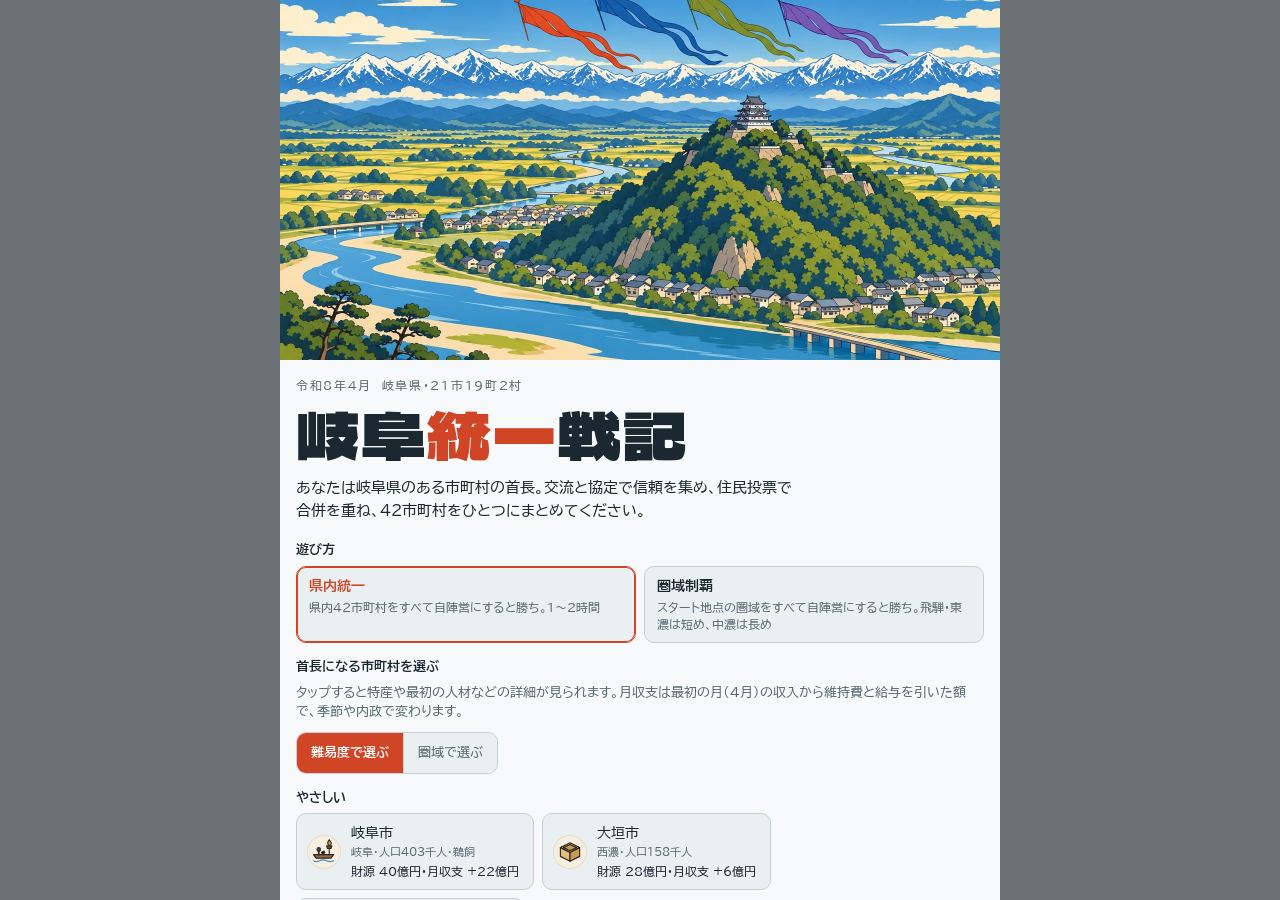
==== commit ced3e4e7: "市町村ごとのアイコンをSVGで描き、台帳・市町村選び・開始前の画面に出す 42市町村に特産・名所・名物を1つずつ。特産タグを持つ市町村はその特産を描き、 同じ特産が重なるところ（美濃焼・栗きんとん）は" ====
--- a/index.html
+++ b/index.html
@@ -47,6 +47,7 @@
 <script src="js/logic.js"></script>
 <script src="js/map-data.js"></script>
 <script src="js/battle.js"></script>
+<script src="js/icons.js"></script>
 <script src="js/ui.js"></script>
 </body>
 </html>
--- a/css/style.css
+++ b/css/style.css
@@ -127,6 +127,35 @@
 .bar i { display: block; height: 100%; background: var(--ink-2); border-radius: 3px; }
 .bar.rel i { background: var(--me); }
 .bar.low i { background: var(--bad); }
+/* 市町村アイコン：生成り色の丸に描く（暗い画面でも同じ見た目） */
+.ticon { display: inline-block; flex: none; width: 28px; height: 28px; padding: 3px; border-radius: 50%; background: #f6efe0; box-shadow: inset 0 0 0 1px rgb(0 0 0 / .08); vertical-align: middle; }
+.ticon.big { width: 72px; height: 72px; padding: 6px; }
+.townhead { display: flex; align-items: center; gap: 14px; margin: 6px 0 10px; }
+.townhead .logo { margin: 0; }
+.townhead small { color: var(--ink-2); font-size: 12px; }
+/* 関係度のゲージ：協定・協議（ほかの陣営なら擁立・切り崩し）の目盛りつき */
+.relg { margin: 8px 0 18px; }
+.relg-top { display: flex; align-items: baseline; gap: 8px; font-size: 12.5px; }
+.relg-top span { color: var(--ink-2); }
+.relg-top b { font-size: 18px; min-width: 1.6em; }
+.relg-top small { margin-left: auto; color: var(--ink-2); font-size: 12px; text-align: right; }
+.relg-bar { position: relative; height: 10px; margin-top: 4px; background: var(--surface-2); border: 1px solid var(--line); border-radius: 5px; }
+.relg-bar i { display: block; height: 100%; max-width: 100%; background: var(--me); border-radius: 4px; }
+.relg-bar .mk { position: absolute; top: -3px; bottom: -3px; width: 2px; margin-left: -1px; background: var(--ink-2); border-radius: 1px; }
+.relg-bar .mk em { position: absolute; top: 15px; left: 50%; transform: translateX(-50%); font-style: normal; font-size: 10.5px; color: var(--ink-2); white-space: nowrap; }
+.relg-bar .mk.on { background: var(--me); }
+.relg-bar .mk.on em { color: var(--me); font-weight: 700; }
+.relg-bar .mk.hit em { animation: mk-hit .7s ease-out; }
+@keyframes mk-hit { 0% { transform: translateX(-50%) scale(1); } 40% { transform: translateX(-50%) scale(1.5); } 100% { transform: translateX(-50%) scale(1); } }
+/* 上がった数値 */
+[data-stat] { position: relative; }
+.gain { color: var(--good); font-weight: 700; font-size: 13px; animation: gain 1.6s ease-out both; pointer-events: none; }
+.gain.down { color: var(--bad); }
+.meter .gain { position: absolute; right: 0; top: -14px; font-size: 12px; }
+@keyframes gain { 0% { opacity: 0; transform: translateY(6px); } 15% { opacity: 1; transform: translateY(0); } 75% { opacity: 1; } 100% { opacity: 0; transform: translateY(-4px); } }
+.mappop { position: absolute; z-index: 1; transform: translate(-50%, -50%); background: var(--me); color: #fff; font-weight: 700; font-size: 13px; padding: 3px 10px; border-radius: 999px; white-space: nowrap; pointer-events: none; box-shadow: 0 2px 8px rgb(0 0 0 / .2); animation: mappop 1.6s ease-out both; }
+.mappop.down { background: var(--bad); }
+@keyframes mappop { 0% { opacity: 0; transform: translate(-50%, -20%) scale(.7); } 15% { opacity: 1; transform: translate(-50%, -50%) scale(1.08); } 25% { transform: translate(-50%, -50%) scale(1); } 75% { opacity: 1; transform: translate(-50%, -90%); } 100% { opacity: 0; transform: translate(-50%, -120%); } }
 .note { font-size: 12.5px; color: var(--ink-2); margin: 8px 0 0; }
 .note.talking { color: var(--ink); font-weight: 700; }
 .cmds { display: grid; grid-template-columns: repeat(2, minmax(0, 1fr)); gap: 6px; margin-top: 8px; }
@@ -170,7 +199,8 @@
 .pick h4 { margin: 0 0 6px; font-size: 13px; display: flex; align-items: center; gap: 8px; }
 .pick .lv { font-size: 11px; padding: 1px 8px; border-radius: 999px; border: 1px solid var(--line); color: var(--ink-2); font-weight: 400; }
 .pick .opts { display: flex; gap: 8px; flex-wrap: wrap; }
-.pick .opts button { border: 1px solid var(--line); background: var(--surface-2); border-radius: 10px; padding: 9px 14px; cursor: pointer; text-align: left; }
+.pick .opts button { border: 1px solid var(--line); background: var(--surface-2); border-radius: 10px; padding: 9px 14px 9px 10px; cursor: pointer; text-align: left; display: flex; align-items: center; gap: 10px; }
+.pick .opts button .ticon { width: 34px; height: 34px; }
 .pick .opts button small { display: block; color: var(--ink-2); font-size: 11px; }
 .pick .opts button .money { display: block; font-size: 11.5px; color: var(--ink); margin-top: 2px; }
 .modes { display: grid; grid-template-columns: repeat(2, minmax(0, 1fr)); gap: 8px; }
@@ -189,11 +219,20 @@
 .pick details.more summary b { color: var(--ink); }
 .pick details.more[open] summary { margin-bottom: 4px; }
 .pick .opts.compact { display: grid; grid-template-columns: repeat(auto-fill, minmax(150px, 1fr)); }
-.pick .opts.compact button { padding: 8px 10px; }
+.pick .opts.compact button { padding: 8px 10px 8px 8px; gap: 8px; }
+.pick .opts.compact button .ticon { width: 28px; height: 28px; }
 .pick details.more[open] { padding-bottom: 10px; }
 select { font: inherit; padding: 10px; border-radius: 10px; border: 1px solid var(--line); background: var(--surface-2); color: var(--ink); max-width: 100%; }
-.howto { margin: 18px 0 0; padding-left: 1.2em; color: var(--ink-2); font-size: 13px; display: grid; gap: 4px; }
-.howto b { color: var(--ink); }
+.guide { border-top: 1px solid var(--line); }
+.guide details { border-bottom: 1px solid var(--line); }
+.guide summary { cursor: pointer; list-style: none; display: flex; flex-direction: column; gap: 1px; padding: 10px 28px 10px 0; position: relative; min-height: 44px; justify-content: center; }
+.guide summary::-webkit-details-marker { display: none; }
+.guide summary::after { content: '＋'; position: absolute; right: 4px; top: 50%; transform: translateY(-50%); color: var(--ink-2); font-size: 14px; }
+.guide details[open] summary::after { content: '－'; }
+.guide summary b { font-size: 14px; }
+.guide summary small { color: var(--ink-2); font-size: 12px; }
+.guide ul { margin: 0 0 12px; padding-left: 1.2em; color: var(--ink-2); font-size: 13px; display: grid; gap: 4px; }
+.guide ul b { color: var(--ink); }
 
 .stickygo { position: sticky; bottom: calc(-20px - env(safe-area-inset-bottom, 0px)); margin: 20px -16px calc(-20px - env(safe-area-inset-bottom, 0px)); padding: 12px 16px calc(12px + env(safe-area-inset-bottom, 0px)); background: var(--surface); border-top: 1px solid var(--line); box-shadow: 0 -6px 16px rgb(0 0 0 / .08); z-index: 1; }
 .stickygo .btn { width: 100%; min-height: 50px; font-size: 16px; }
@@ -242,7 +281,10 @@
 .role .eff { font-size: 12px; color: var(--good); }
 .role .eff.none { color: var(--ink-2); }
 .people { display: grid; gap: 8px; }
-.person { border: 1px solid var(--line); border-radius: 12px; padding: 10px 12px; display: grid; gap: 6px; }
+.person { position: relative; border: 1px solid var(--line); border-radius: 12px; padding: 10px 12px; display: grid; gap: 6px; }
+/* 人材の顔（読み込めたときだけ、カードの左上に丸く出す） */
+.person:has(> .face.ok) { padding-left: 66px; min-height: 66px; }
+.person > .face.ok { position: absolute; left: 12px; top: 10px; width: 44px; height: 44px; border-radius: 50%; border: 2px solid var(--line); }
 .person .top { display: flex; align-items: baseline; gap: 8px; flex-wrap: wrap; }
 .person .top b { font-size: 15px; }
 .person .top small { color: var(--ink-2); font-size: 12px; }
@@ -302,6 +344,8 @@
 @media (min-width: 560px) { .cmds { grid-template-columns: repeat(3, minmax(0, 1fr)); } }
 /* 誘致合戦：候補地を点線で囲み、台帳には点数の表を出す */
 #map .lure { fill: none; stroke-width: 3; vector-effect: non-scaling-stroke; stroke-dasharray: 1 5; stroke-linecap: round; pointer-events: none; }
+/* 首長選挙：候補を立てた陣営の色の一点鎖線 */
+#map .race { fill: none; stroke-width: 3; vector-effect: non-scaling-stroke; stroke-dasharray: 10 4 2 4; stroke-linecap: round; pointer-events: none; }
 .tag.lure-tag { border-color: var(--warn); color: var(--warn); }
 .lure { border: 1px solid var(--line); border-left: 4px solid var(--warn); border-radius: 12px; padding: 9px 12px; background: var(--surface-2); display: grid; gap: 4px; justify-items: start; margin-top: 8px; }
 .lure .top { display: flex; align-items: baseline; gap: 4px 8px; flex-wrap: wrap; width: 100%; }
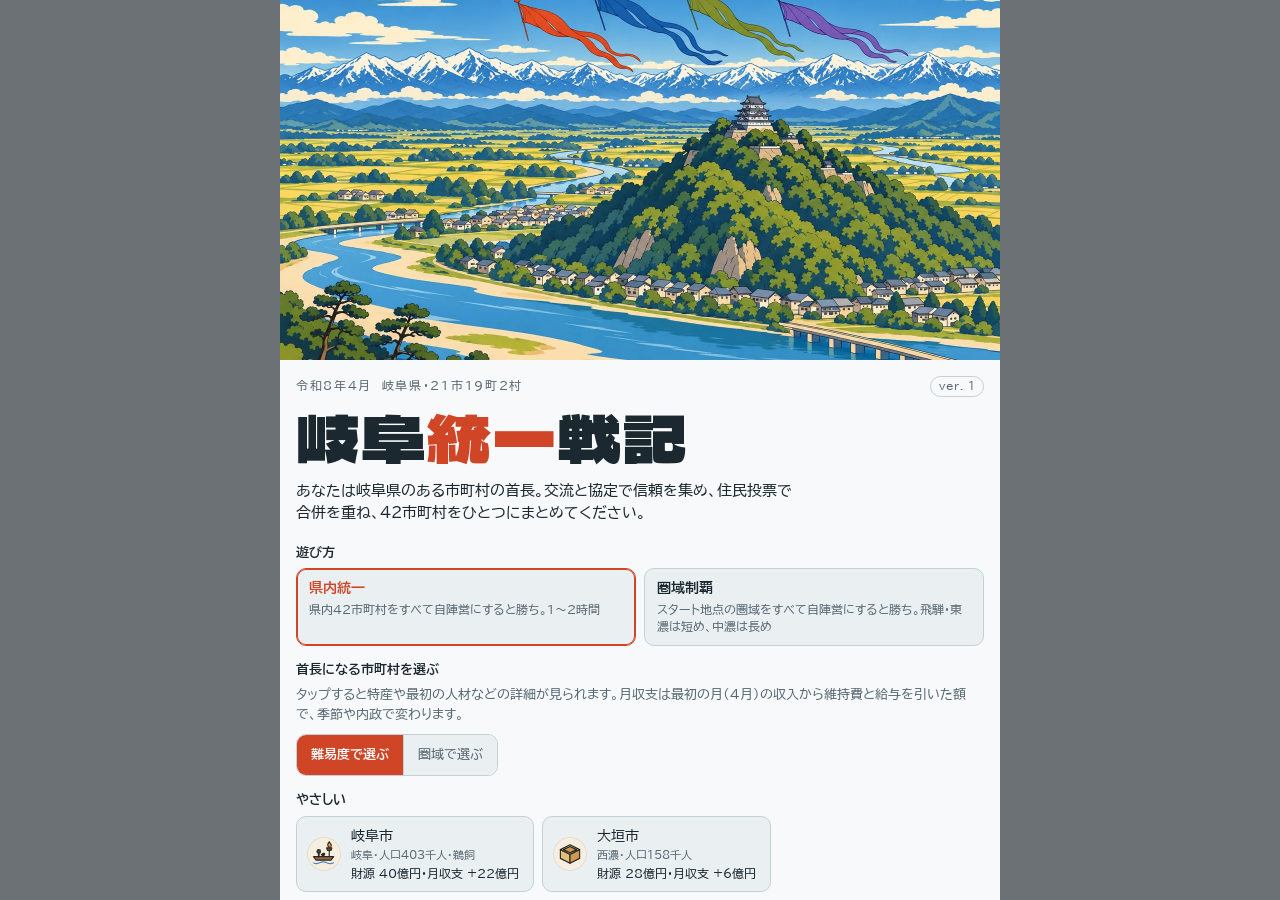
==== commit ac3dd30d: "版の番号（ver. 1）をタイトルとメニューに出す js/version.js の window.BUILD を、修正を出すたびに1つ増やす。公開先に反映されたかを一目で見分けるため。  Co-Aut" ====
--- a/index.html
+++ b/index.html
@@ -48,6 +48,7 @@
 <script src="js/map-data.js"></script>
 <script src="js/battle.js"></script>
 <script src="js/icons.js"></script>
+<script src="js/version.js"></script>
 <script src="js/ui.js"></script>
 </body>
 </html>
--- a/css/style.css
+++ b/css/style.css
@@ -192,6 +192,8 @@
 /* タイトル */
 .title-panel { max-height: 100%; height: 100%; border-radius: 0; overflow-y: auto; }
 .kicker { font-size: 12px; letter-spacing: .14em; color: var(--ink-2); }
+.title-panel .kicker { display: flex; justify-content: space-between; align-items: baseline; gap: 8px; }
+.build { font-size: 11px; letter-spacing: .04em; color: var(--ink-2); border: 1px solid var(--line); border-radius: 999px; padding: 1px 8px; white-space: nowrap; }
 .logo { font-family: var(--font-display); font-size: clamp(40px, 12vw, 64px); line-height: 1.05; margin: 6px 0 10px; letter-spacing: .02em; }
 .logo em { font-style: normal; color: var(--me); }
 .lead { font-size: 15px; max-width: 34em; margin: 0 0 18px; }
@@ -247,6 +249,24 @@
 .stamp { position: absolute; right: 14px; top: 50%; width: 92px; height: 92px; margin-top: -46px; border-radius: 50%; border: 4px solid var(--bad); color: var(--bad); display: grid; place-items: center; font-family: var(--font-display); font-size: 26px; transform: rotate(-12deg); opacity: .92; background: color-mix(in srgb, var(--surface) 70%, transparent); animation: stamp .5s cubic-bezier(.2,1.6,.4,1) both .35s; }
 .stamp.pass { border-color: var(--me); color: var(--me); }
 @keyframes stamp { from { transform: rotate(-12deg) scale(2.2); opacity: 0; } to { transform: rotate(-12deg) scale(1); opacity: .92; } }
+/* 企業誘致：交渉中のバーが伸びきってから、結果と判が出る */
+.ballot.invite { display: grid; min-height: 104px; align-items: center; padding-right: 116px; }
+.ballot.invite > div:not(.stamp) { grid-area: 1 / 1; }
+.inv-wait { display: grid; gap: 8px; font-size: 13px; color: var(--ink-2); animation: inv-hide .25s 1.4s ease-in forwards; }
+.inv-wait span::after { content: '…'; display: inline-block; animation: inv-dots 1s steps(4) infinite; overflow: hidden; vertical-align: bottom; width: 0; }
+.inv-bar { height: 8px; border-radius: 4px; background: var(--line); overflow: hidden; }
+.inv-bar i { display: block; height: 100%; width: 100%; background: var(--warn); transform-origin: left; animation: inv-fill 1.35s cubic-bezier(.4, .1, .6, 1) both; }
+.inv-res { opacity: 0; animation: inv-show .3s 1.55s ease-out forwards; }
+.inv-res p { margin: 0; }
+.inv-lead { font-weight: 700; font-size: 15px; margin-bottom: 4px !important; }
+.ballot.invite .stamp { animation-delay: 1.6s; }
+.ballot.invite.now .inv-wait { display: none; }
+.ballot.invite.now .inv-res, .ballot.invite.now .stamp { animation: none; opacity: 1; }
+.ballot.invite.now .stamp { opacity: .92; }
+@keyframes inv-fill { from { transform: scaleX(0); } 70% { transform: scaleX(.82); } to { transform: scaleX(1); } }
+@keyframes inv-dots { to { width: 1.2em; } }
+@keyframes inv-hide { to { opacity: 0; visibility: hidden; } }
+@keyframes inv-show { from { opacity: 0; transform: translateY(6px); } to { opacity: 1; transform: none; } }
 .factions { display: grid; gap: 8px; }
 .fac { border: 1px solid var(--line); border-radius: 12px; padding: 10px 12px; display: grid; grid-template-columns: auto minmax(0, 1fr); gap: 4px 10px; align-items: center; }
 .fac.dead { opacity: .5; }
@@ -363,7 +383,25 @@
 .lrows b { font-size: 15px; }
 
 /* ---------- 住民投票の決戦 ---------- */
-.battle { position: fixed; inset: 0; z-index: 50; background: var(--bg); padding-top: env(safe-area-inset-top, 0px); -webkit-user-select: none; user-select: none; }
+.battle { position: fixed; inset: 0; z-index: 50; background: var(--bg); padding-top: env(safe-area-inset-top, 0px); -webkit-user-select: none; user-select: none; animation: bt-fade .3s ease-out; }
+@keyframes bt-fade { from { opacity: 0; } }
+/* 幕開け：挿絵の上に朱の帯で題を出す */
+.bt-open { position: absolute; inset: 0; z-index: 3; overflow: hidden; background: #10171c; display: grid; align-content: center; justify-items: center; gap: 18px; padding: 0 0 env(safe-area-inset-bottom, 0px); cursor: pointer; color: #fff; }
+.bt-open::after { content: ''; position: absolute; inset: 0; background: radial-gradient(ellipse at center, rgba(10, 20, 26, .25), rgba(10, 20, 26, .78)); pointer-events: none; }
+.bt-open > * { position: relative; z-index: 1; }
+.bt-open-art { position: absolute; inset: 0; z-index: 0; width: 100%; height: 100%; object-fit: cover; opacity: .7; animation: bt-zoom 3.4s ease-out both; }
+@keyframes bt-zoom { from { opacity: 0; transform: scale(1.14); } 30% { opacity: .7; } to { opacity: .7; transform: scale(1); } }
+.bt-open-band { width: 100%; background: var(--me); padding: 14px 16px 16px; display: grid; justify-items: center; gap: 4px; text-align: center; box-shadow: 0 6px 24px rgba(0, 0, 0, .35); clip-path: inset(0 100% 0 0); animation: bt-wipe .45s .15s cubic-bezier(.2, .8, .2, 1) forwards; }
+@keyframes bt-wipe { to { clip-path: inset(0 0 0 0); } }
+.bt-open-band small { font-size: 12px; letter-spacing: .12em; opacity: .9; }
+.bt-open-band b { font-family: var(--font-display); font-weight: 400; font-size: 34px; letter-spacing: .14em; line-height: 1.25; animation: bt-stamp .5s .45s ease-out both; }
+.bt-open-band span { font-size: 13px; letter-spacing: .04em; animation: bt-rise .4s .9s ease-out both; }
+.bt-open-band em { font-style: normal; font-family: var(--font-display); font-size: 17px; }
+.bt-open-go { margin: 0; padding: 0 16px; font-size: 13.5px; text-align: center; text-shadow: 0 1px 4px rgba(0, 0, 0, .6); animation: bt-rise .4s 1.2s ease-out both; }
+.bt-open-tap { position: absolute; left: 0; right: 0; bottom: calc(20px + env(safe-area-inset-bottom, 0px)); margin: 0; text-align: center; font-size: 11.5px; opacity: .7; animation: bt-rise .4s 1.6s ease-out both; }
+@keyframes bt-stamp { from { opacity: 0; transform: scale(1.8); } 60% { opacity: 1; transform: scale(.96); } to { opacity: 1; transform: scale(1); } }
+@keyframes bt-rise { from { opacity: 0; transform: translateY(8px); } }
+.bt-open.out { opacity: 0; transition: opacity .3s ease-in; }
 .bt-app { height: 100%; max-width: 720px; margin: 0 auto; display: grid; grid-template-rows: auto minmax(0, 1fr) auto; }
 .bt-top { background: var(--surface); border-bottom: 1px solid var(--line); padding: 10px 16px; display: grid; gap: 6px; }
 .bt-row { display: flex; align-items: center; gap: 10px; }
@@ -403,7 +441,9 @@
 .bt-skills.pulse .bt-sk:not(.spent) { animation: bt-callout .55s ease-in-out infinite alternate; }
 @keyframes bt-callout { to { border-color: var(--warn); box-shadow: 0 0 0 3px var(--warn) inset; } }
 .bt-scrim { position: absolute; inset: 0; background: rgba(10, 20, 26, .5); display: grid; align-items: end; z-index: 2; }
-.bt-sheet { width: 100%; max-width: 720px; margin: 0 auto; background: var(--surface); border-radius: 16px 16px 0 0; padding: 16px 16px calc(16px + env(safe-area-inset-bottom, 0px)); display: grid; gap: 10px; max-height: 90%; overflow-y: auto; }
+.bt-sheet { width: 100%; max-width: 720px; margin: 0 auto; background: var(--surface); border-radius: 16px 16px 0 0; padding: 16px 16px calc(16px + env(safe-area-inset-bottom, 0px)); display: grid; gap: 10px; max-height: 90%; overflow-y: auto; animation: bt-sheet-up .3s cubic-bezier(.2, .8, .2, 1); }
+.bt-scrim:not([hidden]) { animation: bt-fade .25s ease-out; }
+@keyframes bt-sheet-up { from { transform: translateY(40%); opacity: 0; } }
 .bt-sheet h2 { margin: 0; font-family: var(--font-display); font-weight: 400; font-size: 19px; text-wrap: balance; }
 .bt-sheet p { margin: 0; color: var(--ink-2); font-size: 13.5px; }
 .bt-sheet .eyebrow { font-size: 11px; letter-spacing: .08em; color: var(--me); font-weight: 700; }
@@ -430,7 +470,7 @@
 .bt-verdict { text-align: center; font-family: var(--font-display); font-size: 36px; letter-spacing: .12em; }
 .bt-verdict.pass { color: var(--me); }
 .bt-verdict.fail { color: var(--b-opp); }
-@media (prefers-reduced-motion: reduce) { .bt-banner.show { animation-duration: .01s; } .bt-timer.hurry, .bt-skills.pulse .bt-sk { animation: none; } }
+@media (prefers-reduced-motion: reduce) { .bt-banner.show { animation-duration: .01s; } .battle, .bt-open *, .bt-sheet, .bt-scrim { animation-duration: .01s !important; animation-delay: 0s !important; } .bt-timer.hurry, .bt-skills.pulse .bt-sk { animation: none; } }
 
 /* イラスト（docs/images.md）。読み込めたものだけ出す。ないあいだは今の見た目のまま */
 .art { display: none; }
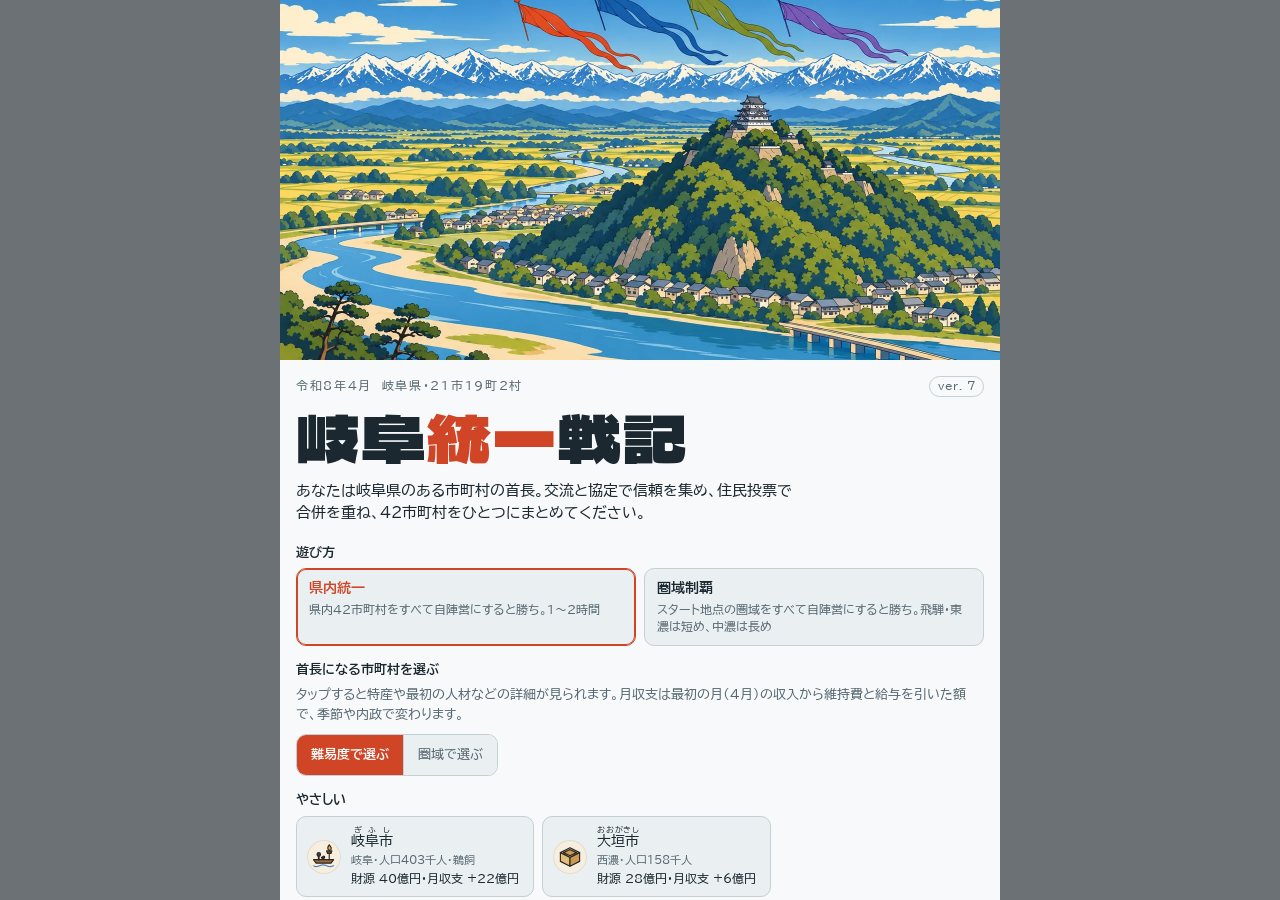
==== commit b4872f76: "陣営をひとかたまりに見せ、陣営全体で何をすればいいかを出す（ver. 7） ・上のバーの財源の横に、月を終えたときの陣営全体の収支（月+18 など）を出す ・地図で陣営の外周だけを太く縁取り、陣営の中" ====
--- a/index.html
+++ b/index.html
@@ -20,14 +20,14 @@
 <div id="app">
   <header class="status">
     <div class="date" id="date">令和8年4月</div>
-    <div class="stat"><small>財源</small><b class="num" id="money">0億円</b></div>
+    <div class="stat"><small>財源 <em class="num" id="net"></em></small><b class="num" id="money">0億円</b></div>
     <div class="stat"><small>行動力</small><div class="pips" id="pips"></div></div>
     <div class="stat"><small id="countLbl">支配</small><b class="num" id="count">1/42</b></div>
     <button class="iconbtn" id="menuBtn" aria-label="メニュー"><svg viewBox="0 0 20 20" fill="none" stroke="currentColor" stroke-width="2" stroke-linecap="round"><path d="M3 5h14M3 10h14M3 15h14"/></svg></button>
   </header>
   <main class="mapwrap" id="mapwrap">
     <svg id="map" xmlns="http://www.w3.org/2000/svg" preserveAspectRatio="xMidYMid meet" role="img" aria-label="岐阜県42市町村の地図">
-      <g id="munis"></g><g id="talks"></g><g id="pulse"></g><g id="flash"></g><path class="sel" id="selPath" d=""></path><g class="lbl" id="labels"></g>
+      <g id="munis"></g><g id="realm"></g><g id="talks"></g><g id="pulse"></g><g id="flash"></g><path class="sel" id="selPath" d=""></path><g class="lbl" id="labels"></g>
     </svg>
     <div class="chips" id="chips"></div>
     <div class="replay" id="replay" hidden role="status"><span class="rp-count num" id="rpCount"></span><div class="rp-text"><small id="rpWho"></small><b id="rpWhat"></b></div><button id="rpSkip">飛ばす</button></div>
--- a/css/style.css
+++ b/css/style.css
@@ -68,6 +68,9 @@
 .stat small { font-size: 10.5px; color: var(--ink-2); letter-spacing: .06em; }
 .stat b { font-size: 15px; }
 .stat b.neg { color: var(--bad); }
+.stat small em { font-style: normal; font-weight: 700; letter-spacing: 0; }
+.stat small em.up { color: var(--good); }
+.stat small em.down { color: var(--bad); }
 .pips { display: flex; gap: 3px; margin-top: 3px; }
 .pips i { width: 9px; height: 9px; border-radius: 50%; border: 1.5px solid var(--me); }
 .pips i.on { background: var(--me); }
@@ -80,7 +83,15 @@
 #map path.mu { fill: var(--land); stroke: var(--surface); stroke-width: 1; vector-effect: non-scaling-stroke; stroke-linejoin: round; transition: fill .4s; }
 #map .lbl text { fill: var(--ink); paint-order: stroke; stroke: var(--surface); stroke-linejoin: round; font-family: var(--font-body); font-weight: 700; pointer-events: none; text-anchor: middle; dominant-baseline: middle; }
 #map .lbl text.cap { font-family: var(--font-display); font-weight: 400; }
+#map .lbl text.kana { font-weight: 400; fill: var(--ink-2); }
+/* 市町村名のふりがな */
+rt { font-size: .55em; font-weight: 400; letter-spacing: 0; font-family: var(--font-body); }
 #map path.mu.out { opacity: .45; }
+#map #realm { pointer-events: none; }
+#map .realm { fill: none; stroke-width: 5; vector-effect: non-scaling-stroke; stroke-linejoin: round; }
+#map .realm.me { stroke-width: 6; }
+#map .realm-fill { stroke-width: 1; vector-effect: non-scaling-stroke; stroke-linejoin: round; }
+#map .realm.out, #map .realm-fill.out { opacity: .45; }
 #map .sel { fill: none; stroke: var(--ink); stroke-width: 3; vector-effect: non-scaling-stroke; pointer-events: none; }
 #map .talk2 { animation-delay: -.6s; }
 #map .talk { fill: none; stroke-width: 3; vector-effect: non-scaling-stroke; stroke-dasharray: 6 5; pointer-events: none; animation: march 1.2s linear infinite; }
@@ -166,6 +177,20 @@
 .cmd .cost { font-size: 11.5px; color: var(--ink-2); }
 .cmd[aria-disabled="true"] { opacity: .55; }
 .cmd.primary { border-color: var(--me); }
+/* 「いまやるといいこと」から来たときに、使うコマンドを光らせる */
+.cmd.suggest { animation: bt-callout .55s ease-in-out 4 alternate; }
+.todo { display: grid; gap: 4px; margin-top: 8px; }
+.todo .h5 { font-size: 12px; color: var(--ink-2); font-weight: 700; letter-spacing: .04em; }
+.todo button { text-align: left; border: 1px solid var(--line); border-left: 4px solid var(--me); background: var(--surface-2); border-radius: 10px; padding: 0 10px; cursor: pointer; color: var(--ink); min-height: 40px; font-size: 12.5px; white-space: nowrap; overflow: hidden; text-overflow: ellipsis; }
+.todo button b { font-size: 11.5px; color: var(--me); }
+.todo .note { margin: 0; }
+.share { margin: 6px 0 0; font-size: 12px; color: var(--ink-2); }
+.share b { color: var(--ink); }
+.share b.down { color: var(--bad); }
+.share b.up { color: var(--good); }
+/* 説明の長いボタン（誘致合戦）は横いっぱいにして、説明を折り返す */
+.cmd.wide { grid-column: 1 / -1; }
+.cmd.wide small { white-space: normal; }
 .cmd:not([aria-disabled="true"]):active { transform: translateY(1px); }
 .empty { color: var(--ink-2); font-size: 13.5px; }
 .empty b { color: var(--ink); }
@@ -289,6 +314,9 @@
 .replay .rp-count { font-size: 11.5px; color: var(--ink-2); }
 .replay button { border: 1px solid var(--line); background: var(--surface-2); border-radius: 9px; padding: 7px 10px; font-size: 12.5px; cursor: pointer; }
 .replay.warn b { color: var(--bad); }
+/* 相手の動きのカードは凡例より前に出し、出ているあいだは凡例を隠す（重なって読めなくなるので） */
+.replay { z-index: 2; }
+.replay:not([hidden]) ~ .legend { visibility: hidden; }
 #map .pulse { stroke-width: 3; vector-effect: non-scaling-stroke; pointer-events: none; animation: pulse 1.3s ease-out both; }
 @keyframes pulse { 0% { fill-opacity: 0; } 25% { fill-opacity: .6; } 55% { fill-opacity: .15; } 75% { fill-opacity: .5; } 100% { fill-opacity: .1; } }
 .toggle { display: flex; align-items: center; gap: 10px; margin-top: 14px; font-size: 14px; }
@@ -393,7 +421,8 @@
 @keyframes bt-zoom { from { opacity: 0; transform: scale(1.14); } 30% { opacity: .7; } to { opacity: .7; transform: scale(1); } }
 .bt-open-band { width: 100%; background: var(--me); padding: 14px 16px 16px; display: grid; justify-items: center; gap: 4px; text-align: center; box-shadow: 0 6px 24px rgba(0, 0, 0, .35); clip-path: inset(0 100% 0 0); animation: bt-wipe .45s .15s cubic-bezier(.2, .8, .2, 1) forwards; }
 @keyframes bt-wipe { to { clip-path: inset(0 0 0 0); } }
-.bt-open-band small { font-size: 12px; letter-spacing: .12em; opacity: .9; }
+.bt-open-band small { font-size: 13px; letter-spacing: .12em; opacity: .92; }
+.bt-open-band rt { font-size: .62em; letter-spacing: .02em; }
 .bt-open-band b { font-family: var(--font-display); font-weight: 400; font-size: 34px; letter-spacing: .14em; line-height: 1.25; animation: bt-stamp .5s .45s ease-out both; }
 .bt-open-band span { font-size: 13px; letter-spacing: .04em; animation: bt-rise .4s .9s ease-out both; }
 .bt-open-band em { font-style: normal; font-family: var(--font-display); font-size: 17px; }
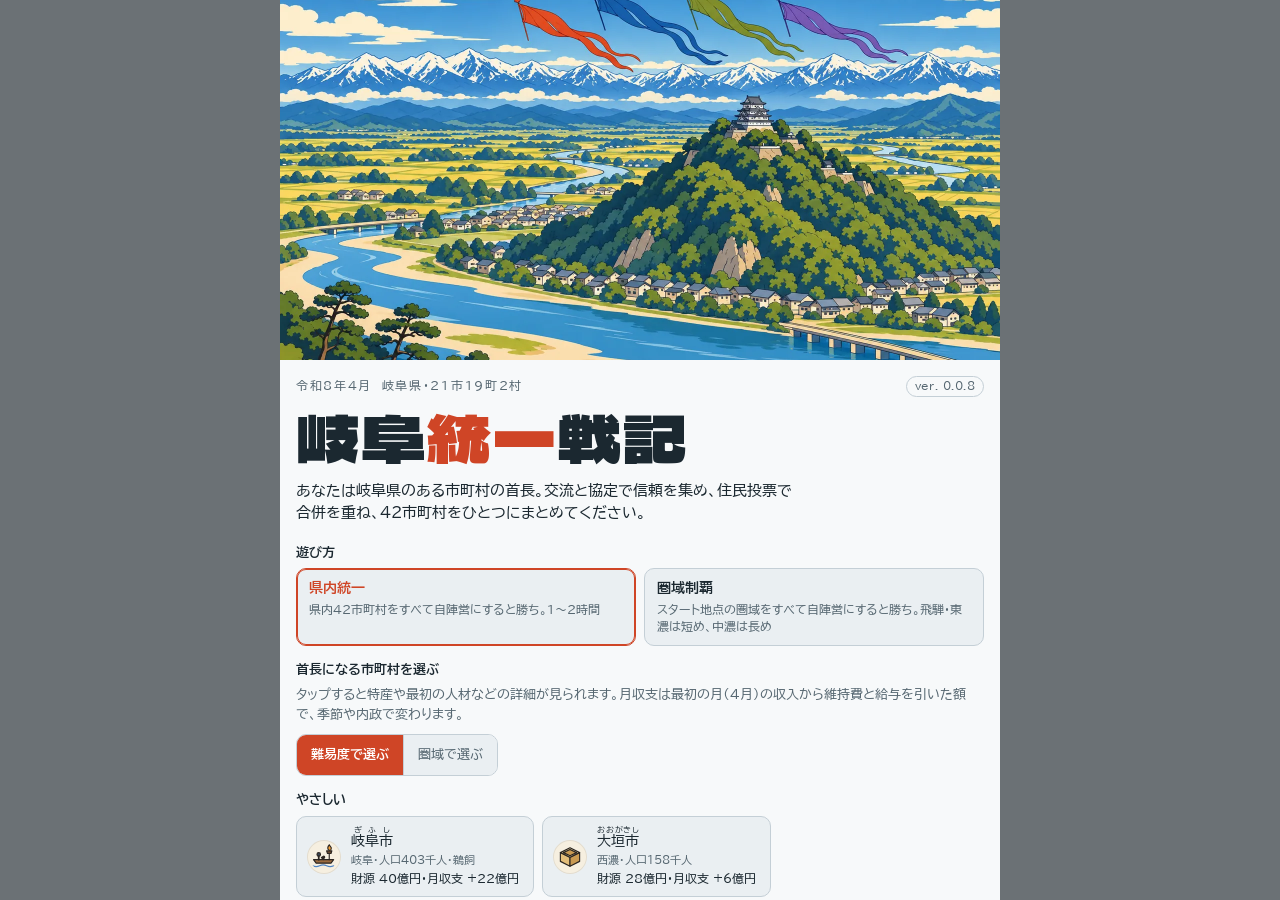
==== commit 5406df7a: "効果音を入れる（メニューでオン、最初はオフ。ver. 0.0.8） 音のファイルは使わず、Web Audio でその場で作る（js/sound.js）。iPhone は最初に画面に触れたときから鳴る。" ====
--- a/index.html
+++ b/index.html
@@ -46,6 +46,7 @@
 
 <script src="js/logic.js"></script>
 <script src="js/map-data.js"></script>
+<script src="js/sound.js"></script>
 <script src="js/battle.js"></script>
 <script src="js/icons.js"></script>
 <script src="js/version.js"></script>
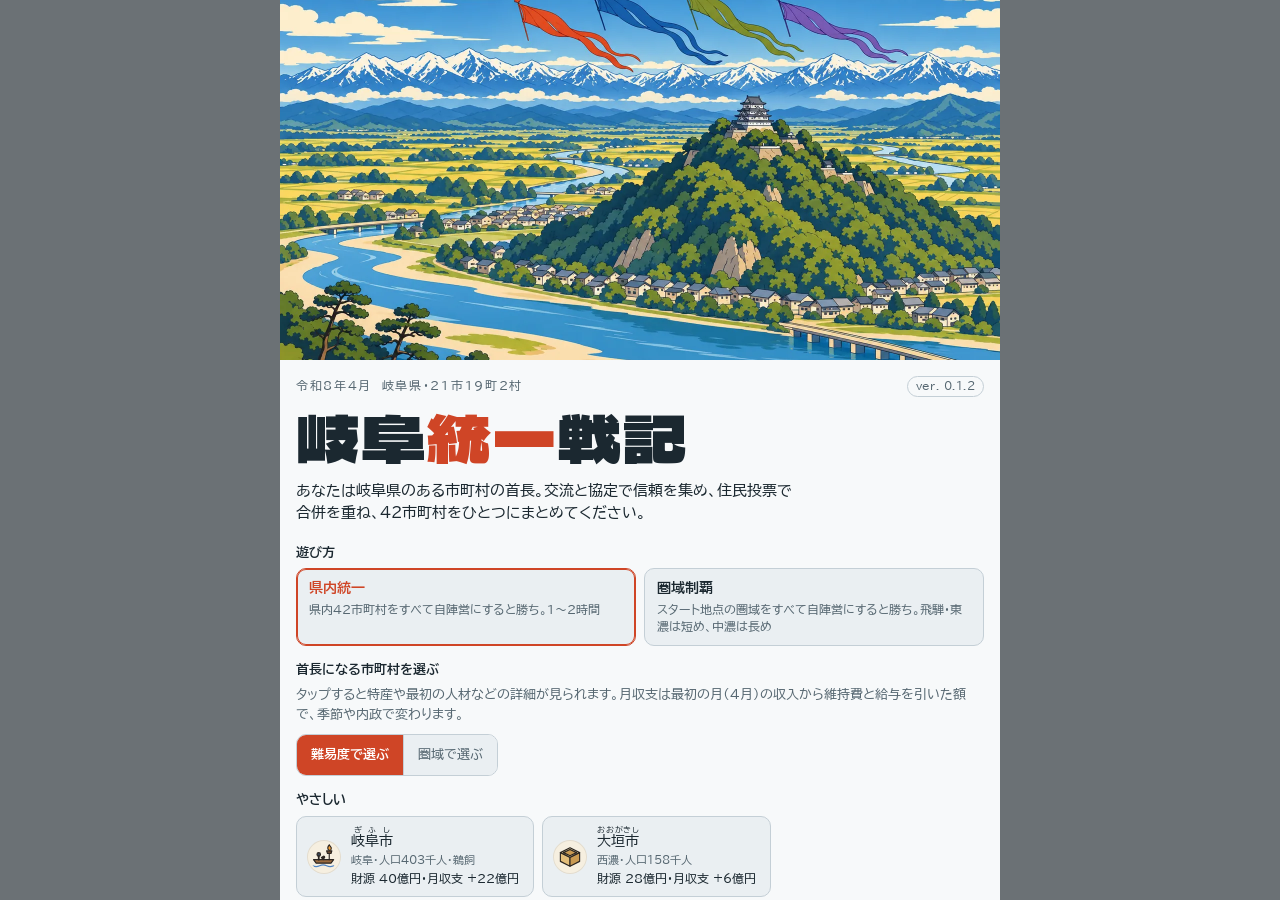
==== commit 294c356a: "地図の上に「効果音をオンにする ×」の案内を出す（ver. 0.1.2） 効果音がオフのあいだだけ、凡例の下の右寄せに出す。押すとオンになって消え、× で閉じると二度と出さない。 メニューの切り替えで" ====
--- a/index.html
+++ b/index.html
@@ -32,6 +32,7 @@
     <div class="chips" id="chips"></div>
     <div class="replay" id="replay" hidden role="status"><span class="rp-count num" id="rpCount"></span><div class="rp-text"><small id="rpWho"></small><b id="rpWhat"></b></div><button id="rpSkip">飛ばす</button></div>
     <div class="legend" id="legend"></div>
+    <div class="sfxhint" id="sfxHint" hidden><button class="on" id="sfxOn" type="button"><svg viewBox="0 0 20 20" aria-hidden="true"><path d="M3 8h3l4-3v10l-4-3H3z" fill="currentColor"/><path d="M13 7.5a3.5 3.5 0 0 1 0 5M15.5 5a7 7 0 0 1 0 10" fill="none" stroke="currentColor" stroke-width="1.6" stroke-linecap="round"/></svg>効果音をオンにする</button><button class="x" id="sfxX" type="button" aria-label="効果音の案内を閉じる">×</button></div>
     <div class="toast" id="toast" hidden></div>
     <section class="sheet" id="sheet" aria-live="polite" data-open="true"></section>
   </main>
--- a/css/style.css
+++ b/css/style.css
@@ -105,6 +105,13 @@
 .chips button { flex: none; border: 1px solid var(--line); background: var(--surface); border-radius: 999px; padding: 4px 11px; font-size: 12.5px; cursor: pointer; }
 .chips button[aria-pressed="true"] { background: var(--ink); color: var(--surface); border-color: var(--ink); }
 .legend { position: absolute; left: 12px; top: 44px; display: flex; gap: 8px; flex-wrap: wrap; font-size: 10.5px; color: var(--ink-2); background: color-mix(in srgb, var(--surface) 80%, transparent); padding: 2px 8px; border-radius: 6px; max-width: calc(100% - 24px); pointer-events: none; }
+/* 効果音をオンにする案内。凡例の下、右寄せ */
+.sfxhint { position: absolute; right: 12px; top: 74px; display: flex; align-items: stretch; background: var(--surface); border: 1px solid var(--line); border-radius: 999px; box-shadow: 0 4px 14px rgb(0 0 0 / .14); overflow: hidden; z-index: 1; }
+.sfxhint button { border: 0; background: none; color: var(--ink); font-size: 12.5px; cursor: pointer; min-height: 36px; }
+.sfxhint .on { display: flex; align-items: center; gap: 6px; padding: 0 6px 0 12px; font-weight: 700; }
+.sfxhint .on svg { width: 16px; height: 16px; color: var(--me); }
+.sfxhint .x { padding: 0 12px 0 8px; color: var(--ink-2); font-size: 16px; border-left: 1px solid var(--line); }
+.replay:not([hidden]) ~ .sfxhint { visibility: hidden; }
 .legend span { display: inline-flex; align-items: center; gap: 3px; }
 .legend .dot { width: 8px; height: 8px; }
 .dot { width: 10px; height: 10px; border-radius: 3px; display: inline-block; flex: none; }
